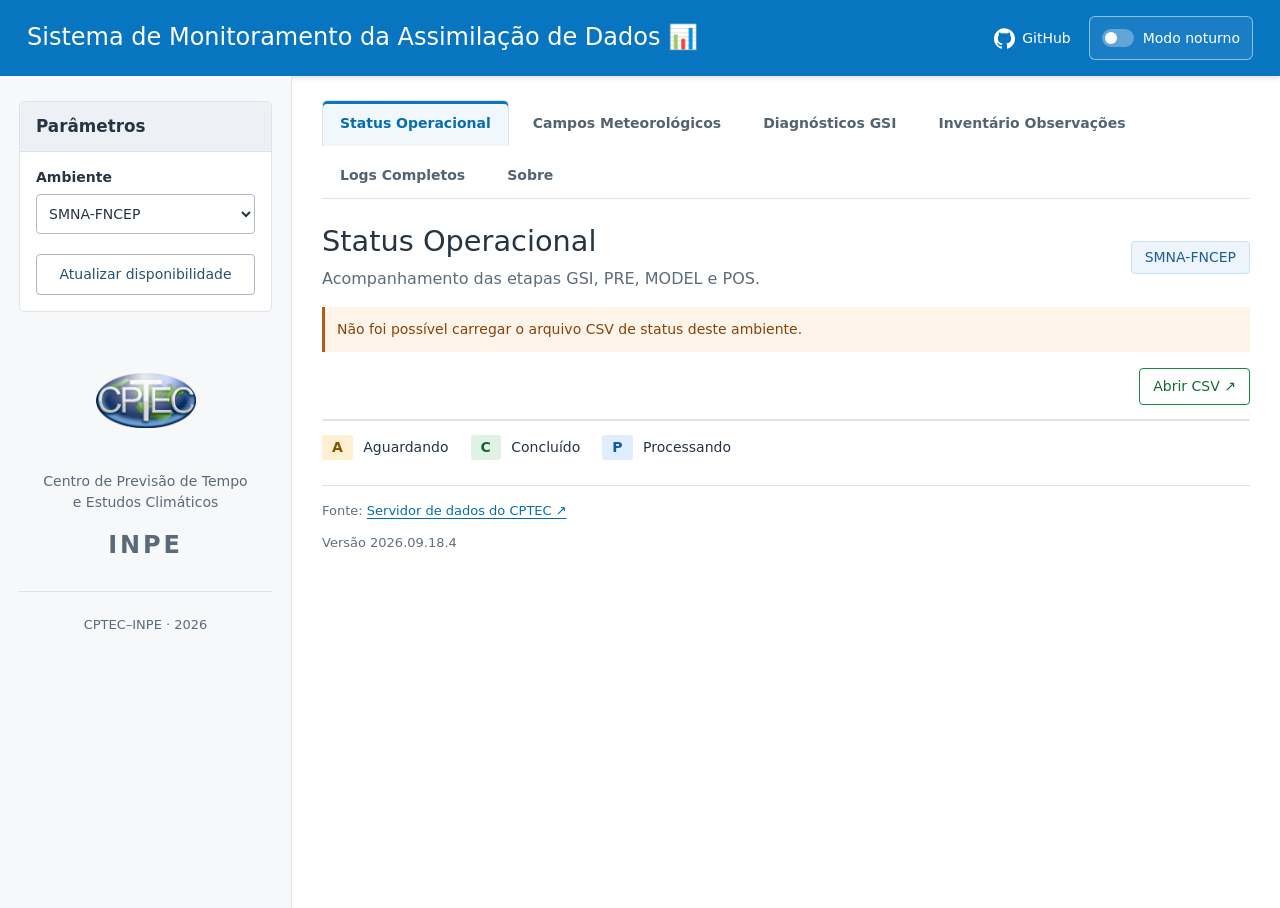
==== static/index.html @ 48ea01c8 "Bust cache for meteorological path update" ====
<!doctype html>
<html lang="pt-BR">
<head><meta charset="utf-8"><meta name="viewport" content="width=device-width,initial-scale=1"><title>Sistema de Monitoramento da Assimilação de Dados 📊</title><meta name="description" content="Monitoramento do SMNA: campos meteorológicos do SMNA e status operacional."><script src="theme.js?v=20260918-4"></script><link rel="stylesheet" href="styles.css?v=20260918-4"><script src="version.js?v=20260918-4" defer></script><script src="config.js?v=20260918-4" defer></script><script src="app.js?v=20260918-5" defer></script><script src="gsi.js?v=20260918-4" defer></script></head>
<body>
<header class="top"><span class="brand">Sistema de Monitoramento da Assimilação de Dados <span aria-hidden="true">📊</span></span><div class="header-tools"><a class="github-link" href="https://github.com/GAD-DIMNT-CPTEC/SMNAMonitorStatic" target="_blank" rel="noopener noreferrer" aria-label="Repositório no GitHub (abre em nova aba)"><svg viewBox="0 0 24 24" width="21" height="21" fill="currentColor" aria-hidden="true"><path d="M12 .3a12 12 0 0 0-3.8 23.4c.6.1.8-.3.8-.6v-2.2c-3.3.7-4-1.4-4-1.4-.5-1.4-1.3-1.8-1.3-1.8-1.1-.8.1-.8.1-.8 1.2.1 1.8 1.2 1.8 1.2 1.1 1.8 2.8 1.3 3.5 1 .1-.8.4-1.3.8-1.6-2.7-.3-5.5-1.3-5.5-5.9 0-1.3.5-2.4 1.2-3.2-.1-.3-.5-1.5.1-3.2 0 0 1-.3 3.3 1.2a11.5 11.5 0 0 1 6 0C17.3 4.9 18.3 5.2 18.3 5.2c.6 1.7.2 2.9.1 3.2.8.8 1.2 1.9 1.2 3.2 0 4.6-2.8 5.6-5.5 5.9.4.4.8 1.1.8 2.2v3.4c0 .3.2.7.8.6A12 12 0 0 0 12 .3Z"/></svg><span>GitHub</span></a><button id="theme-toggle" class="theme-toggle" type="button" role="switch" aria-checked="false"><span class="theme-track" aria-hidden="true"></span>Modo noturno</button></div></header>
<div class="layout">
<aside><section class="parameters"><h2>Parâmetros</h2><label for="environment">Ambiente</label><select id="environment"><option value="smna-fn">SMNA-FNCEP</option><option value="smna-fc">SMNA-FINPE</option></select><div id="map-controls" hidden><label for="date">Data de inicialização · UTC</label><select id="date" disabled><option>Carregando…</option></select><label for="variable">Variável</label><select id="variable" disabled><option>—</option></select><label for="level">Nível</label><select id="level" disabled><option>—</option></select><label for="forecast">Prazo de previsão</label><select id="forecast" disabled><option>—</option></select></div><div id="log-controls" hidden><label for="log-date">Ciclo · UTC</label><select id="log-date" disabled></select></div>
<div id="obs-controls" hidden><label for="obs-start">Data inicial</label><input id="obs-start" type="date"><label for="obs-end">Data final</label><input id="obs-end" type="date"><label for="obs-hour">Horário sinótico · UTC</label><select id="obs-hour"><option value="all">Todos</option><option value="0">00Z</option><option value="6">06Z</option><option value="12">12Z</option><option value="18">18Z</option><option value="0,12">00Z e 12Z</option><option value="6,18">06Z e 18Z</option></select><label for="obs-unit">Unidade</label><select id="obs-unit"><option>Bytes</option><option>KiB</option><option>MiB</option><option selected>GiB</option><option>TiB</option></select><fieldset><legend>Tipo de arquivo</legend><div id="obs-files"></div></fieldset><fieldset><legend>Tipo de observação</legend><div id="obs-types" class="check-list"></div></fieldset></div>
<div id="gsi-controls" hidden><div><label for="gsi-cycle">Ciclo da análise · UTC</label><select id="gsi-cycle"></select></div><div><label for="gsi-chart">Gráfico</label><select id="gsi-chart"><option value="all">Todos os gráficos</option><option value="cycle">Resumo do ciclo</option><option value="history">Histórico completo</option></select></div></div>
<button class="refresh" id="refresh">Atualizar disponibilidade</button></section><div class="identity"><img src="cptec.png" alt="CPTEC" width="100" height="100"><p>Centro de Previsão de Tempo<br>e Estudos Climáticos</p><strong>INPE</strong></div><footer>CPTEC–INPE · 2026</footer></aside>
<main><nav class="tabs" aria-label="Visualização"><button id="tab-status" aria-current="page">Status Operacional</button><button id="tab-maps">Campos Meteorológicos</button><button id="tab-gsi">Diagnósticos GSI</button><button id="tab-obs">Inventário Observações</button><button id="tab-logs">Logs Completos</button><button id="tab-about">Sobre</button></nav>
<section class="heading"><div><h1 id="title">Status Operacional</h1><p id="subtitle">Acompanhamento das etapas GSI, PRE, MODEL e POS.</p></div><span class="environment-label" id="env-label">SMNA-FNCEP</span></section>
<p id="notice" role="status" aria-live="polite">Consultando os arquivos disponíveis…</p>
<section id="maps" hidden><div class="map-grid" id="map-grid"></div><p class="footnote">Datas e prazos correspondem aos arquivos publicados no servidor. Clique na imagem para ampliá-la.</p></section>
<section id="status"><div class="table-bar"><p id="table-meta"></p><a id="csv-link" class="button" target="_blank" rel="noopener">Abrir CSV ↗</a></div><div class="table-wrap" tabindex="0" role="region" aria-label="Tabela de status operacional"><table id="status-table"></table></div><p class="legend"><span><b class="badge awaiting">A</b> Aguardando</span><span><b class="badge completed">C</b> Concluído</span><span><b class="badge processing">P</b> Processando</span></p></section>
<section id="logs" hidden><nav class="stage-tabs" aria-label="Etapa do log"><button data-stage="gsi" aria-pressed="true">GSI</button><button data-stage="pre" aria-pressed="false">PRE</button><button data-stage="model" aria-pressed="false">MODEL</button><button data-stage="pos" aria-pressed="false">POS</button></nav><div class="table-bar"><span id="log-meta"></span><a id="log-download" class="button" hidden>Baixar log</a></div><label for="log-file">Arquivo publicado</label><select id="log-file" disabled></select><pre id="log-content" tabindex="0" aria-label="Conteúdo integral do log"></pre></section>
<section id="obs" hidden><p class="footnote">Espaço ocupado pelos arquivos de observações; não representa a quantidade de observações assimiladas.</p><div class="table-bar"><strong id="obs-total"></strong><a id="obs-source" class="button" target="_blank" rel="noopener">Abrir CSV de origem ↗</a><button id="obs-download" class="button" disabled>Baixar CSV filtrado</button></div><p id="obs-meta" class="footnote"></p><div class="table-wrap" tabindex="0" role="region" aria-label="Inventário de observações"><table id="obs-table"></table></div><div class="pagination"><button id="obs-prev">Anterior</button><span id="obs-page" aria-live="polite"></span><button id="obs-next">Próxima</button></div><details><summary>Datas, unidades e registros repetidos</summary><p>Datas inválidas são reconstruídas com o dia do download e o horário sinótico, seguindo o dashboard original. A tabela identifica esses registros com “reconstruída”.</p><p>O coletor usa o tamanho em bytes, apesar do cabeçalho “KB” no CSV de origem. As conversões usam potências de 1024: KiB, MiB, GiB e TiB.</p><p>Registros repetidos da origem são preservados. O total é a soma dos registros filtrados, não uma medição do espaço único atualmente ocupado em disco.</p></details></section>
<section id="gsi" hidden>

<div class="table-bar"><p id="gsi-snapshot"></p><div class="gsi-downloads"><a id="gsi-summary-csv" class="button" href="data/smna-fncep/cycles.csv" download>Resumo CSV</a> <a id="gsi-fits-csv" class="button" href="data/smna-fncep/fits.csv" download>Ajustes CSV</a></div></div>

<div id="gsi-cards" class="gsi-cards"></div><p id="gsi-state" role="status"></p>
<section id="gsi-gallery" aria-label="Galeria de diagnósticos"></section><figure id="gsi-single" class="gsi-figure" hidden><button id="gsi-image-link" class="image-button" type="button" aria-label="Ampliar gráfico" disabled><img id="gsi-image" alt="" loading="lazy"></button><figcaption id="gsi-caption"></figcaption></figure>
<p class="footnote">As avaliações inicial e final podem usar amostras diferentes. A redução do RMS tabulado não é uma validação independente da análise. Lacunas no histórico não são interpoladas.</p>
<h2>Ajuste às observações</h2><div class="gsi-toolbar"><div><label for="gsi-use">Uso</label><select id="gsi-use"><option value="asm">Assimiladas · asm</option><option value="rej">Rejeitadas · rej</option><option value="mon">Monitoradas · mon</option></select></div><a id="gsi-json" class="button" download>Dados do ciclo · JSON gzip</a></div><div class="table-wrap" tabindex="0" aria-label="Ajuste inicial e final"><table id="gsi-fit"></table></div>
<p class="footnote">Totais agregados por variável. uv conta vetores nesta tabela; no campo num do log, conta componentes u/v. q: percentual da q-sat do guess; GPS: convenção nativa de diferença fracionária.</p>
<h2>Radiâncias por satélite</h2><div class="table-wrap" tabindex="0" aria-label="Radiâncias da última avaliação"><table id="gsi-rad"></table></div>
<details><summary>Radiâncias por canal · última avaliação</summary><p class="footnote">Erro com sinal negativo identifica canal monitorado. As contagens dos canais não equivalem a nassim.</p><div class="table-wrap" tabindex="0"><table id="gsi-channels"></table></div></details>
<details><summary>Umidade e massa</summary><p class="footnote">Q e RH descrevem o mesmo diagnóstico em grandezas diferentes; não somar suas contagens. NEG: valores negativos; SUPERSAT: supersaturação. RMS e massa mantêm as unidades nativas não confirmadas.</p><div class="table-wrap" tabindex="0"><table id="gsi-humidity"></table></div><div class="table-wrap" tabindex="0"><table id="gsi-mass"></table></div></details><details><summary>Qualidade da extração e cobertura</summary><p id="gsi-quality"></p><ul id="gsi-warnings"></ul><p>O marcador de término normal é uma evidência do log; sua ausência não prova falha. Trechos não interpretados permanecem contabilizados por arquivo no JSON. Arquivos binários diag_* e análises do modelo não fazem parte desta extração.</p><p>Esta aba usa uma fotografia dos resultados do ambiente selecionado. Atualizar a página não executa o GSI nem relê o disco operacional: os arquivos precisam ser regenerados pelo parser e publicados.</p></details>
</section>
<section id="about" class="about-copy" hidden><h2>Sobre o SMNA</h2><p>O Sistema de Modelagem Numérica e Assimilação de Dados (SMNA) é o sistema global de assimilação de dados do CPTEC/INPE. Combina o Brazilian Atmospheric Model (BAM) e o Gridpoint Statistical Interpolation (GSI).</p><p>O Sistema de Monitoramento da Assimilação de Dados reúne informações para acompanhar os campos meteorológicos, as etapas de execução e o armazenamento dos arquivos de observações.</p><h2>Projeto e documentação</h2><ul><li><a href="https://github.com/GAD-DIMNT-CPTEC/SMNAMonitoringApp" target="_blank" rel="noopener">Repositório do SMNA Monitoring App ↗</a></li><li><a href="https://gad-dimnt-cptec.github.io/SMNAMonitoringApp" target="_blank" rel="noopener">Documentação do projeto ↗</a></li></ul><h2>Como os diagnósticos são produzidos</h2>
<p>O navegador apresenta tabelas e figuras pré-calculadas. A rotina Python lê os arquivos de texto por ciclo de análise (AAAAMMDDHH, em UTC), exporta os dados e gera as imagens. A atualização pelo cron disponibiliza uma nova fotografia dos resultados; abrir a página não executa o GSI.</p>
<details open><summary>Arquivos de entrada e informações extraídas</summary>
<div class="table-wrap"><table class="parser-doc"><thead><tr><th>Entrada</th><th>Informações e tratamento</th></tr></thead><tbody>
<tr><td><code>gsi*.log</code> (<code>stdout</code>)</td><td>Data da análise, marcador de término, tempo de execução, memória, tabela de contribuições J, estatísticas dos campos, configuração e mensagens. A sequência de minimização do <code>stdout</code> é usada quando <code>fort.220</code> está ausente.</td></tr>
<tr><td><code>fort.220</code></td><td>Fonte preferencial da minimização: iterações internas e externas, custo, gradiente, passo, termos de custo, massa e umidade. Evita contar novamente a sequência repetida no <code>stdout</code>.</td></tr>
<tr><td><code>fort.201</code>, <code>fort.202</code>, <code>fort.203</code>, <code>fort.212</code> e <code>fort.213</code></td><td>Diagnósticos convencionais de pressão, vento, temperatura, GPS e temperatura da superfície do mar. Extração por variável, tipo, uso, avaliação e faixa vertical, conforme os registros presentes.</td></tr>
<tr><td><code>fort.206</code> e <code>fort.207</code></td><td>Configuração e diagnósticos de ozônio e radiâncias, incluindo sensores, canais, contagens, rejeição, viés, RMS e penalidade, quando disponíveis.</td></tr>
<tr><td>Demais <code>fort.*</code></td><td>O parser procura os padrões convencionais reconhecidos. A referência de cobertura inclui <code>fort.210</code>, <code>fort.218</code>, <code>fort.219</code>, <code>fort.221</code>, <code>fort.226</code>, <code>fort.228</code>, <code>fort.230</code>, <code>fort.232</code>, <code>fort.234</code>, <code>fort.235</code> e <code>fort.236</code>; não se atribui uma variável apenas pelo número do arquivo.</td></tr>
<tr><td><code>diag_*</code> binários e análises do modelo</td><td>Não são lidos por esta extração de logs.</td></tr>
</tbody></table></div></details>
<details><summary>Identificação dos ciclos, reexecuções e valores ausentes</summary>
<ul><li>A data é conferida entre o diretório, o nome do <code>stdout</code> e a data declarada no log. Datas incompatíveis ou ambíguas produzem erro.</li>
<li>Quando há vários <code>stdout</code> no mesmo ciclo, o exportador operacional exige uma associação única: sequência idêntica à de <code>fort.220</code> e modificação do <code>stdout</code> entre zero e 600 segundos depois dele. Os nomes selecionados e excluídos são registrados.</li>
<li>Notação numérica Fortran com <code>E/D</code> e expoentes reconhecidos é convertida para número. Asteriscos de overflow, <code>NaN</code> e infinitos tornam-se valores ausentes (<code>null</code>), não zero.</li>
<li>Os arquivos são conferidos antes e depois da leitura. Se tamanho ou horário de modificação mudar, o ciclo recebe erro e precisa ser lido novamente.</li>
<li>O marcador <code>PROGRAM GSI_ANL HAS ENDED.</code> é uma evidência de término, não uma garantia de qualidade científica. O parser atual não o exige para exportar: a rotina operacional deve controlar ciclos ainda em execução.</li></ul></details>
<details><summary>O que os gráficos e tabelas representam</summary>
<ul><li><strong>Minimização:</strong> ciclos externos em sequência no eixo acumulado; custo J, norma do gradiente, termos de custo e passo. O gradiente usa escala logarítmica quando há valores positivos.</li>
<li><strong>Ajuste e perfis:</strong> RMS e viés da primeira e da última avaliação disponível. As amostras podem mudar; redução de RMS não equivale a validação independente.</li>
<li><strong>Uso:</strong> <code>asm</code> indica assimiladas, <code>rej</code> rejeitadas e <code>mon</code> monitoradas. O gráfico de uso expressa percentuais das contagens tabuladas na última avaliação.</li>
<li><strong>Contagens:</strong> a tabela de ajuste de <code>uv</code> usa vetores; o campo <code>num</code> do log conta componentes <code>u/v</code>. Essas grandezas não devem ser comparadas como contagens equivalentes.</li>
<li><strong>Radiâncias:</strong> <code>nread</code>, <code>nkeep</code>, <code>nassim</code> e penalidade por plataforma; diagnósticos de viés e RMS por canal. As contagens dos canais não equivalem a <code>nassim</code>; erro com sinal negativo identifica canal monitorado.</li>
<li><strong>Massa e umidade:</strong> <code>mean_ps</code>, <code>mean_pw</code> e <code>pdryini</code> preservam unidades nativas. <code>NEG</code> e <code>SUPERSAT</code> identificam valores negativos e supersaturação. <code>Q</code> e <code>RH</code> descrevem o mesmo diagnóstico em grandezas diferentes; não somar suas contagens.</li>
<li><strong>Contribuições de J:</strong> termos nomeados da tabela inicial impressa no stdout. Só aparecem quando essa tabela existe.</li>
<li><strong>Histórico:</strong> duração, custo final, radiâncias e redução de J por ciclo. Lacunas não são interpoladas. Ciclos de custo zero recebem aviso; figuras sem dados correspondentes podem estar ausentes.</li></ul>
<p>Unidades do ajuste: pressão em <code>mb</code>, temperatura em <code>K</code>, vento em <code>m/s</code> e <code>SST</code> em <code>°C</code>. Umidade <code>q</code> mantém a convenção percentual de <code>q-sat</code> do <code>guess</code>; <code>GPS</code> mantém a convenção nativa de diferença fracionária. O resumo usa RMS relativo ao inicial; a galeria de ajuste usa RMS na unidade nativa.</p></details>
<details><summary>Scripts, arquivos publicados e cache</summary>
<ol><li><code>gsi_parser.py</code>: interpreta os textos e mantém a origem por arquivo e linha, inventário com SHA-256, avisos e registros não interpretados.</li>
<li><code>operational.py</code>: organiza os ciclos e exporta <code>index.json</code>, <code>cycles/*.json.gz</code>, <code>cycles.csv</code> e <code>fits.csv</code>. A auditoria fica separada da área pública. O JSON compacto contém um subconjunto dos diagnósticos e contagens dos trechos não interpretados.</li>
<li><code>plot_operational.py</code> e <code>plot_diagnostics.py</code>: geram o histórico, os resumos PNG, as figuras WebP e os manifestos <code>figures.json</code>.</li>
<li><code>prepare_local.py</code>: empacota os dados e manifestos existentes em <code>local/*.js</code> para abertura direta por file://. Não interpreta logs nem gera figuras.</li></ol>
<p>O cache do exportador compara nome, tamanho e modificação dos arquivos, além das versões do parser/exportador. <code>SHA-256</code> do conteúdo também é registrado no inventário, mas não é o critério de invalidação desse cache. O cache das figuras usa horários dos dados, scripts e produtos. Uma alteração nesses horários pode provocar nova geração.</p>
<p>O exportador continua os demais ciclos quando encontra um erro e retorna código 2 se algum ciclo falhar. A rotina de publicação deve avaliar esse resultado. Arquivos de referência ausentes, índices repetidos, divergência entre custo e soma dos termos e estatísticas fora dos intervalos impressos são registrados para conferência, sem correção silenciosa dos valores.</p></details>
<details><summary>Outras fontes da dashboard e ambientes</summary>
<p>Campos Meteorológicos consulta somente as imagens prontas do SMNA no <code>SMNA-FNCEP</code>. Status e Logs Completos consultam os arquivos <code>CSV</code> e textos publicados por ambiente. Ações <code>CHECK LOGS</code> são convertidas em links, sem executar o HTML presente no <code>CSV</code>.</p>
<p>Inventário Observações lê o arquivo <code>CSV</code>: o tamanho original é tratado como <code>bytes</code>, com conversões em potências de 1024. Datas inválidas podem ser reconstruídas pelo dia de download e horário sinótico e são identificadas; duplicatas são preservadas, portanto a soma não mede espaço único em disco.</p>
<p>A página única seleciona os produtos independentes de <code>SMNA-FNCEP</code> e <code>SMNA-FINPE</code>. A troca de ambiente atualiza índice, ciclos, figuras e downloads sem navegar para outra página. Campos Meteorológicos mantém somente <code>SMNA-FNCEP</code>.</p></details>
<details><summary>Estrutura unificada e atualização operacional</summary><p>Há uma única interface e uma única cópia dos scripts. Os produtos ficam separados em <code>data/smna-fncep/</code> e <code>data/smna-finpe/</code>. O exportador recebe <code>--environment SMNA-FNCEP</code> ou <code>--environment SMNA-FINPE</code>; o gerador de figuras lê esse nome do índice. Use entradas e caches de auditoria separados.</p><p>A abertura direta usa dados locais identificados por ambiente, evitando misturar ciclos de mesmo horário. Arquivos históricos de imagens foram preservados: títulos gravados dentro dessas imagens podem manter o nome anterior. Os novos gráficos usam o nome atualizado; legendas e títulos da interface já usam os nomes atuais.</p></details><h2>Instituição</h2><p>Centro de Previsão de Tempo e Estudos Climáticos (CPTEC), Instituto Nacional de Pesquisas Espaciais (INPE), Brasil.</p></section>
<p class="source">Fonte: <a href="https://dataserver.cptec.inpe.br/dataserver_dimnt/das/carlos.bastarz/sandbox/SMNAMonitoringApp/cron_scripts/" target="_blank" rel="noopener">Servidor de dados do CPTEC ↗</a></p><noscript>Ative o JavaScript para selecionar os mapas e consultar as tabelas. Os arquivos também estão disponíveis no link do servidor de dados.</noscript>
<p id="site-version" class="footnote" aria-label="Versão da página">Versão 2026.09.18.4</p>
</main></div>
<dialog id="viewer"><div class="viewer-bar"><strong id="viewer-title"></strong><button id="close-viewer" aria-label="Fechar imagem ampliada">Fechar ×</button></div><img id="large-image" alt=""><a id="original-link" target="_blank" rel="noopener">Abrir imagem original ↗</a></dialog>
</body></html>
---- static/styles.css ----
:root{font:16px/1.5 system-ui,-apple-system,BlinkMacSystemFont,"Segoe UI",sans-serif;color:#263444;background:#fff;color-scheme:light;--blue:#0875c1;--line:#dde3e9}*{box-sizing:border-box}body{margin:0}button,select{font:inherit}button,a,select{-webkit-tap-highlight-color:transparent}button{cursor:pointer}a{color:#086daf;text-underline-offset:3px}button:focus-visible,a:focus-visible,select:focus-visible,.table-wrap:focus-visible{outline:3px solid #d48113;outline-offset:3px}.top{min-height:68px;background:var(--blue);color:white;padding:16px 27px;display:flex;align-items:center;justify-content:space-between;gap:20px;box-shadow:0 2px 5px #0002}.brand{font-size:1.5rem;font-weight:500}.institution{font-size:.875rem;letter-spacing:.08em}.layout{display:grid;grid-template-columns:292px minmax(0,1fr);min-height:calc(100vh - 68px)}aside{padding:25px 19px;background:#f7f8fa;border-right:1px solid var(--line)}.parameters{border:1px solid var(--line);border-radius:5px;padding:16px;background:white}.parameters h2{font-size:1.05rem;margin:-16px -16px 15px;padding:12px 16px;background:#edf1f5;border-bottom:1px solid var(--line);font-weight:600}label{display:block;font-size:.875rem;font-weight:600;margin:15px 0 6px}select{width:100%;border:1px solid #aebbc7;border-radius:4px;background:#fff;padding:8px;font-size:.875rem;color:inherit;min-height:40px}select:disabled{background:#f0f3f6}.refresh{margin-top:20px;width:100%;font-size:.875rem;background:white;border:1px solid #a9b9c6;color:#245271;border-radius:4px;padding:9px}.refresh:hover{background:#eef6fc}.identity{text-align:center;margin:38px 0 28px;color:#5a6a7a}.identity img{object-fit:contain}.identity p{font-size:.875rem}.identity strong{font-size:1.5rem;letter-spacing:.12em}footer{text-align:center;font-size:.8125rem;color:#5a6a7a;line-height:2;border-top:1px solid var(--line);padding-top:20px}main{padding:24px 30px;min-width:0}.tabs{display:flex;gap:6px;border-bottom:1px solid var(--line)}.tabs button{padding:12px 17px;border:1px solid transparent;border-bottom:0;background:transparent;color:#536372;font-size:.875rem;font-weight:600;border-radius:5px 5px 0 0}.tabs button[aria-current]{color:#086daf;background:#f0f7fd;border-color:var(--line);box-shadow:inset 0 3px var(--blue)}.heading{display:flex;align-items:center;justify-content:space-between;gap:16px;margin:25px 0 10px}h1{font-size:1.8rem;font-weight:500;line-height:1.2;margin:0 0 8px}.heading p{margin:0;color:#5d6c7b}.environment-label{background:#edf4fb;border:1px solid #ccdff0;border-radius:4px;color:#1c5f91;padding:5px 13px;font-size:.875rem}#notice,#gsi-state.error{font-size:.875rem;color:#576979;min-height:24px;margin:16px 0}#notice.error,#gsi-state.error{padding:12px;border-left:3px solid #bb5917;background:#fff4e9;color:#86430b}.map-grid{display:grid;grid-template-columns:repeat(2,minmax(0,1fr));gap:18px}.map-card{border:1px solid var(--line);border-radius:5px;overflow:hidden;background:white}.map-card h2{font-size:1rem;margin:0;padding:11px 16px;border-bottom:1px solid var(--line);font-weight:600}.map-frame{aspect-ratio:1.32;display:flex;align-items:center;justify-content:center;background:#fcfdfe;position:relative}.map-frame img{display:block;width:100%;height:auto;max-height:100%;object-fit:contain}.image-button{border:0;padding:0;background:none;width:100%;height:100%;display:flex;align-items:center;justify-content:center;cursor:zoom-in}.image-message{padding:24px;color:#6a7784;text-align:center;font-size:.875rem}.map-card .card-bottom{padding:10px 16px;border-top:1px solid var(--line);font-size:.875rem;display:flex;justify-content:space-between;gap:8px;color:#657383}.footnote,.source{font-size:.8125rem;color:#607080}.source{border-top:1px solid var(--line);margin-top:25px;padding-top:15px}.table-bar{display:flex;justify-content:space-between;align-items:center;gap:15px;margin-bottom:14px;font-size:.875rem}.button{padding:7px 13px;border:1px solid #188647;border-radius:4px;color:#146a38;text-decoration:none;white-space:nowrap}.table-wrap{overflow:auto;border:1px solid var(--line);border-radius:4px;max-height:65vh}table{border-collapse:collapse;width:100%;font-size:.875rem;text-align:center}th,td{padding:11px 13px;border-bottom:1px solid var(--line);white-space:nowrap}th{background:#edf2f7;position:sticky;top:0;z-index:1;color:#3a4b5c;font-weight:600}tr:nth-child(even){background:#f8fafc}tr:hover{background:#edf6ff}.badge{display:inline-block;padding:2px 10px;border-radius:3px}.awaiting{background:#fff0d2;color:#805300}.completed{background:#e0f2e6;color:#176336}.processing{background:#dfedff;color:#1559a3}.legend{display:flex;gap:22px;flex-wrap:wrap;font-size:.875rem}.legend b{margin-right:6px}dialog{width:min(1400px,96vw);max-height:95vh;border:1px solid #aebbc7;border-radius:6px;padding:16px}dialog::backdrop{background:#152b45b8}dialog img{width:100%;display:block}.viewer-bar{display:flex;justify-content:space-between;align-items:center;gap:16px;margin-bottom:12px}#close-viewer{border:1px solid var(--line);padding:7px 12px;background:#f3f6f9;border-radius:4px}dialog>a{display:inline-block;margin-top:12px;font-size:.875rem}[hidden]{display:none!important}@media(min-width:1650px){main{padding:24px 40px}.map-frame{aspect-ratio:1.4}}@media(max-width:1050px){.layout{grid-template-columns:246px minmax(0,1fr)}aside{padding:20px 12px}main{padding:20px}.map-grid{grid-template-columns:1fr}.map-frame{aspect-ratio:auto;min-height:250px}}@media(max-width:650px){.top{padding:15px 18px;min-height:60px}.brand{font-size:1.15rem}.institution{display:none}.layout{display:block}aside{border-right:0;border-bottom:1px solid var(--line);padding:15px}.parameters{padding:12px}.parameters h2{margin:-12px -12px 8px;padding:9px 12px}#map-controls{display:grid;grid-template-columns:1fr 1fr;gap:6px 12px}#map-controls label{grid-row:auto;margin-bottom:0}#map-controls label:nth-of-type(1){grid-area:1/1}#date{grid-area:2/1}#map-controls label:nth-of-type(2){grid-area:1/2}#variable{grid-area:2/2}#map-controls label:nth-of-type(3){grid-area:3/1}#level{grid-area:4/1}#map-controls label:nth-of-type(4){grid-area:3/2}#forecast{grid-area:4/2}.refresh{margin-top:14px}.identity,footer{display:none}main{padding:15px}.tabs button{padding:11px 9px}.heading{margin-top:20px}h1{font-size:1.45rem}.heading p{font-size:.875rem}.table-bar{align-items:flex-start;flex-direction:column}}
.tabs{flex-wrap:wrap}.stage-tabs{display:flex;gap:8px;margin:18px 0}.stage-tabs button,.pagination button{border:1px solid #aebbc7;border-radius:4px;padding:8px 14px;background:#fff;color:#245271}.stage-tabs button[aria-pressed=true]{background:#0875c1;color:white;border-color:#0875c1}.pagination{display:flex;gap:15px;align-items:center;justify-content:flex-end;margin:15px 0;font-size:.875rem}button:disabled{cursor:default;opacity:.5}#log-content{height:55vh;min-height:280px;overflow:auto;white-space:pre;background:#f5f7f9;border:1px solid var(--line);padding:16px;font: .875rem/1.5 ui-monospace,monospace;color:#25394d}#log-file{max-width:600px}#log-meta{overflow-wrap:anywhere}#obs-download{background:white;font:inherit;cursor:pointer}.parameters input[type=date]{width:100%;min-height:40px;border:1px solid #aebbc7;border-radius:4px;padding:6px;font:inherit;font-size:.875rem}fieldset{border:1px solid var(--line);margin:16px 0 0;padding:8px}legend{font-size:.875rem;font-weight:600}.check-list{max-height:210px;overflow:auto}fieldset label{font-weight:400;margin:4px 0;display:flex;align-items:center;gap:8px}fieldset input{width:16px;height:16px;flex-shrink:0}.about-copy{max-width:800px}.about-copy h2{font-size:1.25rem;margin-top:28px}.about-copy li{margin-bottom:12px}details{font-size:.875rem;margin:20px 0;color:#536372}summary{cursor:pointer;color:#245271}@media(max-width:650px){.pagination{flex-wrap:wrap;justify-content:center}.stage-tabs{flex-wrap:wrap}.tabs button{font-size:.8125rem}.table-bar .button{white-space:normal}}
.gsi-toolbar{display:flex;gap:20px;align-items:flex-end;margin:16px 0;flex-wrap:wrap}.gsi-toolbar>div{min-width:220px;flex:1}.gsi-toolbar label{margin-top:0}.gsi-cards{display:grid;grid-template-columns:repeat(4,minmax(0,1fr));gap:12px;margin:22px 0}.gsi-cards>div{border:1px solid var(--line);border-top:3px solid var(--blue);border-radius:4px;padding:16px}.gsi-cards span{display:block;font-size:.875rem;color:#536372}.gsi-cards strong{display:block;font-size:1.4rem;font-weight:500;margin-top:6px}.gsi-figure{margin:20px 0;border:1px solid var(--line);border-radius:4px;padding:10px}.gsi-figure img{width:100%;height:auto;display:block}.gsi-figure figcaption{font-size:.875rem;color:#536372;padding:8px}.gsi-downloads{display:flex;gap:8px;flex-wrap:wrap}#gsi h2{font-size:1.2rem;margin-top:28px}#gsi details{margin:20px 0}#gsi summary{cursor:pointer}#gsi-warnings{overflow-wrap:anywhere} @media(max-width:1000px){.gsi-cards{grid-template-columns:repeat(2,minmax(0,1fr))}}@media(max-width:450px){.gsi-cards{grid-template-columns:1fr}.gsi-toolbar>div{min-width:0;width:100%}}

.gsi-alert{padding:12px;border-left:3px solid #b96816;background:#fff4e5;color:#834b12}

.brand{min-width:0;overflow-wrap:break-word;line-height:1.3}.institution{flex-shrink:0}

#gsi-gallery h3{font-size:1.05rem;margin:8px 8px 16px}#gsi-gallery .image-button{height:auto}#gsi-gallery .gsi-figure{margin:20px 0 30px}

.map-grid{grid-template-columns:minmax(0,1fr)}
.parser-doc{text-align:left}.parser-doc td,.parser-doc th{white-space:normal;vertical-align:top}.parser-doc td:first-child{min-width:150px}.about-copy code{overflow-wrap:anywhere;background:#eef3f7;border:1px solid #d8e1e8;border-radius:4px;padding:.08rem .28rem;font-family:ui-monospace,SFMono-Regular,Consolas,"Liberation Mono",monospace;font-size:.9em;color:#243b53}.about-copy details{font-size:1rem}.about-copy summary{font-weight:600}

/* Theme switch remains visible on small screens and supports keyboard activation. */
.header-tools{display:flex;align-items:center;gap:18px;flex-shrink:0}
.theme-toggle{display:inline-flex;align-items:center;gap:9px;min-height:44px;padding:8px 12px;border:1px solid #ffffff80;border-radius:6px;background:#ffffff12;color:#fff;font-size:.875rem;white-space:nowrap}
.theme-toggle:hover{background:#ffffff25}
.theme-track{width:32px;height:18px;background:#ffffff50;border-radius:12px;position:relative;display:inline-block}
.theme-track::after{content:'';position:absolute;top:3px;left:3px;width:12px;height:12px;background:#fff;border-radius:50%}
.theme-toggle[aria-checked=true] .theme-track{background:#79c9ff}
.theme-toggle[aria-checked=true] .theme-track::after{left:17px;background:#102637}
:root[data-theme=dark]{color-scheme:dark;color:#e0e8f0;background:#111820;--line:#394959;--blue:#61b8f5}
[data-theme=dark] .top{background:#174b72}
[data-theme=dark] aside{background:#17212c}
[data-theme=dark] .parameters,[data-theme=dark] .map-card,[data-theme=dark] dialog{background:#1c2835;color:#e0e8f0}
[data-theme=dark] .parameters h2,[data-theme=dark] th{background:#253546;color:#e0e8f0}
[data-theme=dark] select,[data-theme=dark] .parameters input[type=date],[data-theme=dark] .refresh,[data-theme=dark] .stage-tabs button,[data-theme=dark] .pagination button,[data-theme=dark] #close-viewer{background:#202e3c;color:#e0e8f0;border-color:#64788c}
[data-theme=dark] select:disabled{background:#1a2531}
[data-theme=dark] .refresh:hover,[data-theme=dark] tr:hover{background:#293f53}
[data-theme=dark] a,[data-theme=dark] summary{color:#87caff}
[data-theme=dark] .identity,[data-theme=dark] footer,[data-theme=dark] .heading p,[data-theme=dark] .footnote,[data-theme=dark] .source,[data-theme=dark] details,[data-theme=dark] .tabs button,[data-theme=dark] .gsi-cards span,[data-theme=dark] .gsi-figure figcaption,[data-theme=dark] .image-message,[data-theme=dark] .map-card .card-bottom,[data-theme=dark] #notice{color:#b4c4d4}
[data-theme=dark] .about-copy code{background:#253546;border-color:#466887;color:#d7ecff}
[data-theme=dark] .tabs button[aria-current],[data-theme=dark] .environment-label{background:#213d55;color:#a6d8ff;border-color:#466887}
[data-theme=dark] .stage-tabs button[aria-pressed=true]{background:#235b86;color:#fff;border-color:#6cb8ec}
[data-theme=dark] .map-frame,[data-theme=dark] #log-content{background:#131e29;color:#e0e8f0}
[data-theme=dark] tr:nth-child(even){background:#1b2936}
[data-theme=dark] tr:hover{background:#293f53}
[data-theme=dark] .button,[data-theme=dark] #obs-download{background:#1a302a;color:#99e0b3;border-color:#62a87d}
[data-theme=dark] .awaiting{background:#493918;color:#ffe0a1}
[data-theme=dark] .completed{background:#204231;color:#acf0c2}
[data-theme=dark] .processing{background:#243e5c;color:#b4d9ff}
[data-theme=dark] #notice.error,[data-theme=dark] #gsi-state.error,[data-theme=dark] .gsi-alert{background:#3c2c20;color:#ffd4a3;border-left-color:#efa353}
[data-theme=dark] dialog::backdrop{background:#000b}
/* Scientific plots and institutional artwork are never inverted or recolored. */
@media(max-width:850px){.top{flex-wrap:wrap}.header-tools{gap:12px}.theme-toggle{font-size:.8125rem}}

/* Repository link next to the reading-mode switch. */
.header-tools .github-link{display:inline-flex;align-items:center;gap:7px;min-height:44px;color:#fff;text-decoration:none;font-size:.875rem;white-space:nowrap;border-radius:4px}
.header-tools .github-link:hover{text-decoration:underline;text-underline-offset:4px}
.github-link svg{flex-shrink:0}
@media(max-width:1000px){.top{flex-wrap:wrap}}
@media(max-width:650px){.header-tools{gap:12px;flex-wrap:wrap}.header-tools .github-link{font-size:.8125rem}}
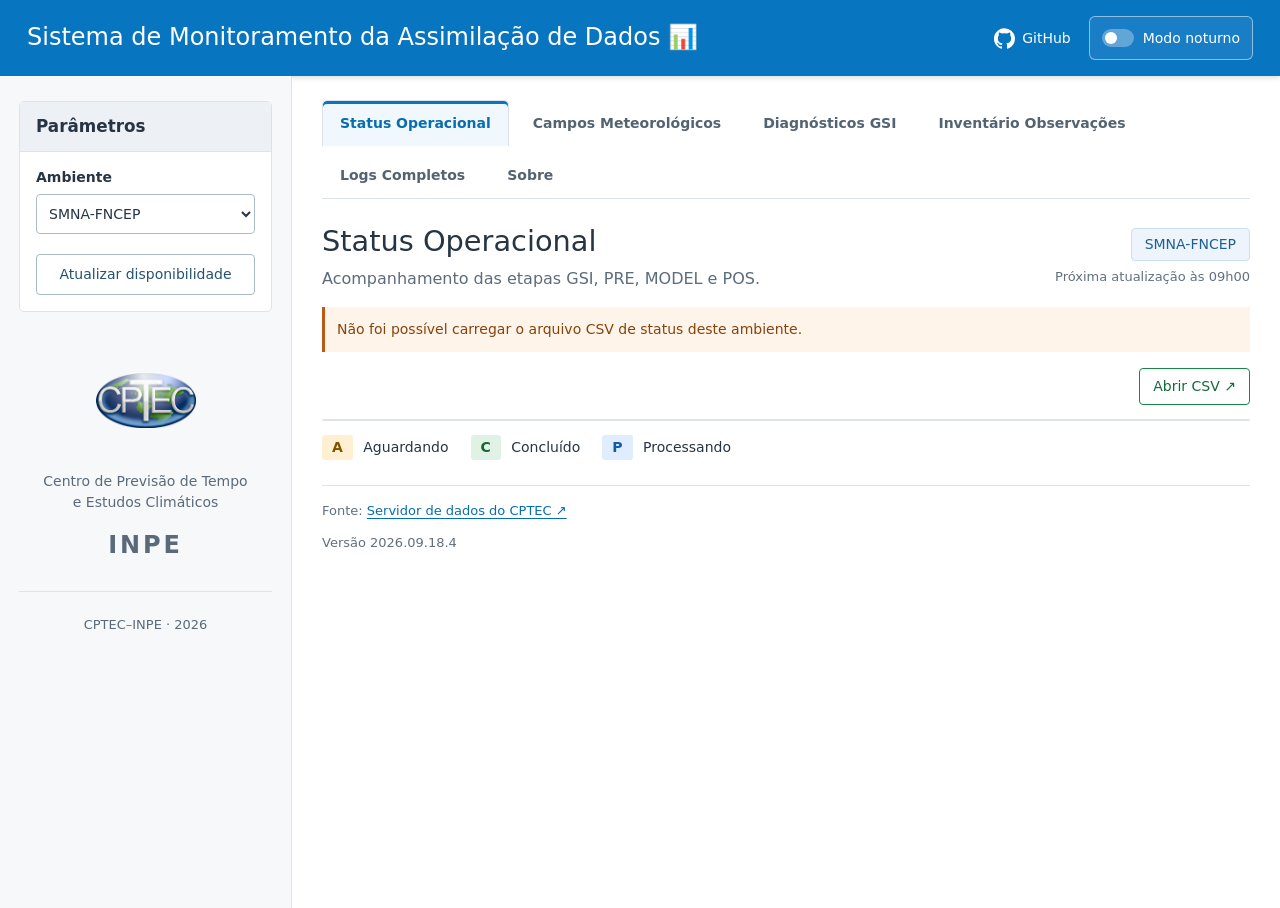
==== commit 28c9e30e: "Adiciona indicador de próxima atualização" ====
--- a/static/index.html
+++ b/static/index.html
@@ -9,7 +9,7 @@
 <div id="gsi-controls" hidden><div><label for="gsi-cycle">Ciclo da análise · UTC</label><select id="gsi-cycle"></select></div><div><label for="gsi-chart">Gráfico</label><select id="gsi-chart"><option value="all">Todos os gráficos</option><option value="cycle">Resumo do ciclo</option><option value="history">Histórico completo</option></select></div></div>
 <button class="refresh" id="refresh">Atualizar disponibilidade</button></section><div class="identity"><img src="cptec.png" alt="CPTEC" width="100" height="100"><p>Centro de Previsão de Tempo<br>e Estudos Climáticos</p><strong>INPE</strong></div><footer>CPTEC–INPE · 2026</footer></aside>
 <main><nav class="tabs" aria-label="Visualização"><button id="tab-status" aria-current="page">Status Operacional</button><button id="tab-maps">Campos Meteorológicos</button><button id="tab-gsi">Diagnósticos GSI</button><button id="tab-obs">Inventário Observações</button><button id="tab-logs">Logs Completos</button><button id="tab-about">Sobre</button></nav>
-<section class="heading"><div><h1 id="title">Status Operacional</h1><p id="subtitle">Acompanhamento das etapas GSI, PRE, MODEL e POS.</p></div><span class="environment-label" id="env-label">SMNA-FNCEP</span></section>
+<section class="heading"><div><h1 id="title">Status Operacional</h1><p id="subtitle">Acompanhamento das etapas GSI, PRE, MODEL e POS.</p></div><div class="heading-meta"><span class="environment-label" id="env-label">SMNA-FNCEP</span><p id="next-update" aria-live="polite"></p></div></section>
 <p id="notice" role="status" aria-live="polite">Consultando os arquivos disponíveis…</p>
 <section id="maps" hidden><div class="map-grid" id="map-grid"></div><p class="footnote">Datas e prazos correspondem aos arquivos publicados no servidor. Clique na imagem para ampliá-la.</p></section>
 <section id="status"><div class="table-bar"><p id="table-meta"></p><a id="csv-link" class="button" target="_blank" rel="noopener">Abrir CSV ↗</a></div><div class="table-wrap" tabindex="0" role="region" aria-label="Tabela de status operacional"><table id="status-table"></table></div><p class="legend"><span><b class="badge awaiting">A</b> Aguardando</span><span><b class="badge completed">C</b> Concluído</span><span><b class="badge processing">P</b> Processando</span></p></section>
--- a/static/styles.css
+++ b/static/styles.css
@@ -7,8 +7,13 @@
 .brand{min-width:0;overflow-wrap:break-word;line-height:1.3}.institution{flex-shrink:0}
 
 #gsi-gallery h3{font-size:1.05rem;margin:8px 8px 16px}#gsi-gallery .image-button{height:auto}#gsi-gallery .gsi-figure{margin:20px 0 30px}
+/* Ajusta o painel à altura natural do mapa, sem espaço vertical excedente. */
+#maps .map-frame{aspect-ratio:auto;min-height:0}
+#maps .image-button{height:auto}
+#maps .image-message{min-height:180px;display:flex;align-items:center;justify-content:center}
 
 .map-grid{grid-template-columns:minmax(0,1fr)}
+.heading-meta{display:flex;align-items:flex-end;flex-direction:column;gap:6px}#next-update{margin:0;font-size:.8125rem;color:#607080;white-space:nowrap}@media(max-width:650px){.heading-meta{align-items:flex-start}.heading{align-items:flex-start;flex-direction:column}}
 .parser-doc{text-align:left}.parser-doc td,.parser-doc th{white-space:normal;vertical-align:top}.parser-doc td:first-child{min-width:150px}.about-copy code{overflow-wrap:anywhere;background:#eef3f7;border:1px solid #d8e1e8;border-radius:4px;padding:.08rem .28rem;font-family:ui-monospace,SFMono-Regular,Consolas,"Liberation Mono",monospace;font-size:.9em;color:#243b53}.about-copy details{font-size:1rem}.about-copy summary{font-weight:600}
 
 /* Theme switch remains visible on small screens and supports keyboard activation. */
@@ -29,6 +34,7 @@
 [data-theme=dark] .refresh:hover,[data-theme=dark] tr:hover{background:#293f53}
 [data-theme=dark] a,[data-theme=dark] summary{color:#87caff}
 [data-theme=dark] .identity,[data-theme=dark] footer,[data-theme=dark] .heading p,[data-theme=dark] .footnote,[data-theme=dark] .source,[data-theme=dark] details,[data-theme=dark] .tabs button,[data-theme=dark] .gsi-cards span,[data-theme=dark] .gsi-figure figcaption,[data-theme=dark] .image-message,[data-theme=dark] .map-card .card-bottom,[data-theme=dark] #notice{color:#b4c4d4}
+[data-theme=dark] #next-update{color:#b4c4d4}
 [data-theme=dark] .about-copy code{background:#253546;border-color:#466887;color:#d7ecff}
 [data-theme=dark] .tabs button[aria-current],[data-theme=dark] .environment-label{background:#213d55;color:#a6d8ff;border-color:#466887}
 [data-theme=dark] .stage-tabs button[aria-pressed=true]{background:#235b86;color:#fff;border-color:#6cb8ec}
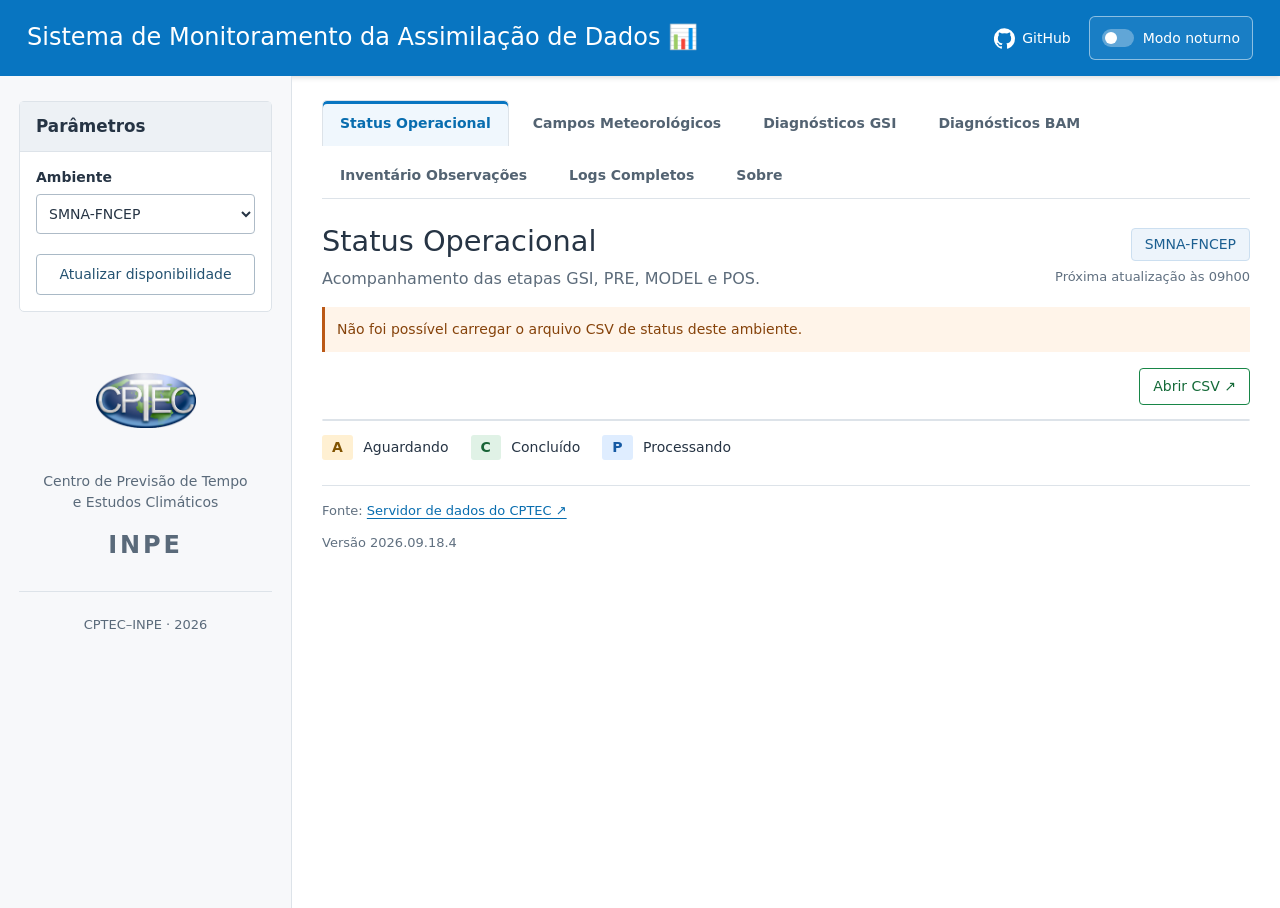
==== commit a9904f7e: "Adiciona diagnósticos BAM operacionais e ajusta apresentação GSI" ====
--- a/static/index.html
+++ b/static/index.html
@@ -1,20 +1,22 @@
 <!doctype html>
 <html lang="pt-BR">
-<head><meta charset="utf-8"><meta name="viewport" content="width=device-width,initial-scale=1"><title>Sistema de Monitoramento da Assimilação de Dados 📊</title><meta name="description" content="Monitoramento do SMNA: campos meteorológicos do SMNA e status operacional."><script src="theme.js?v=20260918-4"></script><link rel="stylesheet" href="styles.css?v=20260918-4"><script src="version.js?v=20260918-4" defer></script><script src="config.js?v=20260918-4" defer></script><script src="app.js?v=20260918-5" defer></script><script src="gsi.js?v=20260918-4" defer></script></head>
+<head><meta charset="utf-8"><meta name="viewport" content="width=device-width,initial-scale=1"><title>Sistema de Monitoramento da Assimilação de Dados 📊</title><meta name="description" content="Monitoramento do SMNA: campos meteorológicos do SMNA e status operacional."><script src="theme.js?v=20260918-4"></script><link rel="stylesheet" href="styles.css?v=20260918-4"><script src="version.js?v=20260918-4" defer></script><script src="config.js?v=20260918-4" defer></script><script src="app.js?v=20260918-5" defer></script><script src="gsi.js?v=20260918-4" defer></script><script src="bam.js?v=20260923-1" defer></script></head>
 <body>
 <header class="top"><span class="brand">Sistema de Monitoramento da Assimilação de Dados <span aria-hidden="true">📊</span></span><div class="header-tools"><a class="github-link" href="https://github.com/GAD-DIMNT-CPTEC/SMNAMonitorStatic" target="_blank" rel="noopener noreferrer" aria-label="Repositório no GitHub (abre em nova aba)"><svg viewBox="0 0 24 24" width="21" height="21" fill="currentColor" aria-hidden="true"><path d="M12 .3a12 12 0 0 0-3.8 23.4c.6.1.8-.3.8-.6v-2.2c-3.3.7-4-1.4-4-1.4-.5-1.4-1.3-1.8-1.3-1.8-1.1-.8.1-.8.1-.8 1.2.1 1.8 1.2 1.8 1.2 1.1 1.8 2.8 1.3 3.5 1 .1-.8.4-1.3.8-1.6-2.7-.3-5.5-1.3-5.5-5.9 0-1.3.5-2.4 1.2-3.2-.1-.3-.5-1.5.1-3.2 0 0 1-.3 3.3 1.2a11.5 11.5 0 0 1 6 0C17.3 4.9 18.3 5.2 18.3 5.2c.6 1.7.2 2.9.1 3.2.8.8 1.2 1.9 1.2 3.2 0 4.6-2.8 5.6-5.5 5.9.4.4.8 1.1.8 2.2v3.4c0 .3.2.7.8.6A12 12 0 0 0 12 .3Z"/></svg><span>GitHub</span></a><button id="theme-toggle" class="theme-toggle" type="button" role="switch" aria-checked="false"><span class="theme-track" aria-hidden="true"></span>Modo noturno</button></div></header>
 <div class="layout">
 <aside><section class="parameters"><h2>Parâmetros</h2><label for="environment">Ambiente</label><select id="environment"><option value="smna-fn">SMNA-FNCEP</option><option value="smna-fc">SMNA-FINPE</option></select><div id="map-controls" hidden><label for="date">Data de inicialização · UTC</label><select id="date" disabled><option>Carregando…</option></select><label for="variable">Variável</label><select id="variable" disabled><option>—</option></select><label for="level">Nível</label><select id="level" disabled><option>—</option></select><label for="forecast">Prazo de previsão</label><select id="forecast" disabled><option>—</option></select></div><div id="log-controls" hidden><label for="log-date">Ciclo · UTC</label><select id="log-date" disabled></select></div>
 <div id="obs-controls" hidden><label for="obs-start">Data inicial</label><input id="obs-start" type="date"><label for="obs-end">Data final</label><input id="obs-end" type="date"><label for="obs-hour">Horário sinótico · UTC</label><select id="obs-hour"><option value="all">Todos</option><option value="0">00Z</option><option value="6">06Z</option><option value="12">12Z</option><option value="18">18Z</option><option value="0,12">00Z e 12Z</option><option value="6,18">06Z e 18Z</option></select><label for="obs-unit">Unidade</label><select id="obs-unit"><option>Bytes</option><option>KiB</option><option>MiB</option><option selected>GiB</option><option>TiB</option></select><fieldset><legend>Tipo de arquivo</legend><div id="obs-files"></div></fieldset><fieldset><legend>Tipo de observação</legend><div id="obs-types" class="check-list"></div></fieldset></div>
+<div id="bam-controls" hidden><label for="bam-cycle">Integração BAM · UTC</label><select id="bam-cycle" disabled></select></div>
 <div id="gsi-controls" hidden><div><label for="gsi-cycle">Ciclo da análise · UTC</label><select id="gsi-cycle"></select></div><div><label for="gsi-chart">Gráfico</label><select id="gsi-chart"><option value="all">Todos os gráficos</option><option value="cycle">Resumo do ciclo</option><option value="history">Histórico completo</option></select></div></div>
 <button class="refresh" id="refresh">Atualizar disponibilidade</button></section><div class="identity"><img src="cptec.png" alt="CPTEC" width="100" height="100"><p>Centro de Previsão de Tempo<br>e Estudos Climáticos</p><strong>INPE</strong></div><footer>CPTEC–INPE · 2026</footer></aside>
-<main><nav class="tabs" aria-label="Visualização"><button id="tab-status" aria-current="page">Status Operacional</button><button id="tab-maps">Campos Meteorológicos</button><button id="tab-gsi">Diagnósticos GSI</button><button id="tab-obs">Inventário Observações</button><button id="tab-logs">Logs Completos</button><button id="tab-about">Sobre</button></nav>
+<main><nav class="tabs" aria-label="Visualização"><button id="tab-status" aria-current="page">Status Operacional</button><button id="tab-maps">Campos Meteorológicos</button><button id="tab-gsi">Diagnósticos GSI</button><button id="tab-bam">Diagnósticos BAM</button><button id="tab-obs">Inventário Observações</button><button id="tab-logs">Logs Completos</button><button id="tab-about">Sobre</button></nav>
 <section class="heading"><div><h1 id="title">Status Operacional</h1><p id="subtitle">Acompanhamento das etapas GSI, PRE, MODEL e POS.</p></div><div class="heading-meta"><span class="environment-label" id="env-label">SMNA-FNCEP</span><p id="next-update" aria-live="polite"></p></div></section>
 <p id="notice" role="status" aria-live="polite">Consultando os arquivos disponíveis…</p>
 <section id="maps" hidden><div class="map-grid" id="map-grid"></div><p class="footnote">Datas e prazos correspondem aos arquivos publicados no servidor. Clique na imagem para ampliá-la.</p></section>
 <section id="status"><div class="table-bar"><p id="table-meta"></p><a id="csv-link" class="button" target="_blank" rel="noopener">Abrir CSV ↗</a></div><div class="table-wrap" tabindex="0" role="region" aria-label="Tabela de status operacional"><table id="status-table"></table></div><p class="legend"><span><b class="badge awaiting">A</b> Aguardando</span><span><b class="badge completed">C</b> Concluído</span><span><b class="badge processing">P</b> Processando</span></p></section>
 <section id="logs" hidden><nav class="stage-tabs" aria-label="Etapa do log"><button data-stage="gsi" aria-pressed="true">GSI</button><button data-stage="pre" aria-pressed="false">PRE</button><button data-stage="model" aria-pressed="false">MODEL</button><button data-stage="pos" aria-pressed="false">POS</button></nav><div class="table-bar"><span id="log-meta"></span><a id="log-download" class="button" hidden>Baixar log</a></div><label for="log-file">Arquivo publicado</label><select id="log-file" disabled></select><pre id="log-content" tabindex="0" aria-label="Conteúdo integral do log"></pre></section>
 <section id="obs" hidden><p class="footnote">Espaço ocupado pelos arquivos de observações; não representa a quantidade de observações assimiladas.</p><div class="table-bar"><strong id="obs-total"></strong><a id="obs-source" class="button" target="_blank" rel="noopener">Abrir CSV de origem ↗</a><button id="obs-download" class="button" disabled>Baixar CSV filtrado</button></div><p id="obs-meta" class="footnote"></p><div class="table-wrap" tabindex="0" role="region" aria-label="Inventário de observações"><table id="obs-table"></table></div><div class="pagination"><button id="obs-prev">Anterior</button><span id="obs-page" aria-live="polite"></span><button id="obs-next">Próxima</button></div><details><summary>Datas, unidades e registros repetidos</summary><p>Datas inválidas são reconstruídas com o dia do download e o horário sinótico, seguindo o dashboard original. A tabela identifica esses registros com “reconstruída”.</p><p>O coletor usa o tamanho em bytes, apesar do cabeçalho “KB” no CSV de origem. As conversões usam potências de 1024: KiB, MiB, GiB e TiB.</p><p>Registros repetidos da origem são preservados. O total é a soma dos registros filtrados, não uma medição do espaço único atualmente ocupado em disco.</p></details></section>
+<section id="bam" hidden></section>
 <section id="gsi" hidden>
 
 <div class="table-bar"><p id="gsi-snapshot"></p><div class="gsi-downloads"><a id="gsi-summary-csv" class="button" href="data/smna-fncep/cycles.csv" download>Resumo CSV</a> <a id="gsi-fits-csv" class="button" href="data/smna-fncep/fits.csv" download>Ajustes CSV</a></div></div>
@@ -26,7 +28,7 @@
 <p class="footnote">Totais agregados por variável. uv conta vetores nesta tabela; no campo num do log, conta componentes u/v. q: percentual da q-sat do guess; GPS: convenção nativa de diferença fracionária.</p>
 <h2>Radiâncias por satélite</h2><div class="table-wrap" tabindex="0" aria-label="Radiâncias da última avaliação"><table id="gsi-rad"></table></div>
 <details><summary>Radiâncias por canal · última avaliação</summary><p class="footnote">Erro com sinal negativo identifica canal monitorado. As contagens dos canais não equivalem a nassim.</p><div class="table-wrap" tabindex="0"><table id="gsi-channels"></table></div></details>
-<details><summary>Umidade e massa</summary><p class="footnote">Q e RH descrevem o mesmo diagnóstico em grandezas diferentes; não somar suas contagens. NEG: valores negativos; SUPERSAT: supersaturação. RMS e massa mantêm as unidades nativas não confirmadas.</p><div class="table-wrap" tabindex="0"><table id="gsi-humidity"></table></div><div class="table-wrap" tabindex="0"><table id="gsi-mass"></table></div></details><details><summary>Qualidade da extração e cobertura</summary><p id="gsi-quality"></p><ul id="gsi-warnings"></ul><p>O marcador de término normal é uma evidência do log; sua ausência não prova falha. Trechos não interpretados permanecem contabilizados por arquivo no JSON. Arquivos binários diag_* e análises do modelo não fazem parte desta extração.</p><p>Esta aba usa uma fotografia dos resultados do ambiente selecionado. Atualizar a página não executa o GSI nem relê o disco operacional: os arquivos precisam ser regenerados pelo parser e publicados.</p></details>
+<details><summary>Umidade e massa</summary><p class="footnote">Q e RH descrevem o mesmo diagnóstico em grandezas diferentes; não somar suas contagens. NEG: valores negativos; SUPERSAT: supersaturação. RMS e massa mantêm as unidades nativas não confirmadas.</p><div class="table-wrap" tabindex="0"><table id="gsi-humidity"></table></div><div class="table-wrap gsi-mass-spacing" tabindex="0"><table id="gsi-mass"></table></div></details><details><summary>Qualidade da extração e cobertura</summary><p id="gsi-quality"></p><ul id="gsi-warnings"></ul><p>O marcador de término normal é uma evidência do log; sua ausência não prova falha. Trechos não interpretados permanecem contabilizados por arquivo no JSON. Arquivos binários diag_* e análises do modelo não fazem parte desta extração.</p><p>Esta aba usa uma fotografia dos resultados do ambiente selecionado. Atualizar a página não executa o GSI nem relê o disco operacional: os arquivos precisam ser regenerados pelo parser e publicados.</p></details>
 </section>
 <section id="about" class="about-copy" hidden><h2>Sobre o SMNA</h2><p>O Sistema de Modelagem Numérica e Assimilação de Dados (SMNA) é o sistema global de assimilação de dados do CPTEC/INPE. Combina o Brazilian Atmospheric Model (BAM) e o Gridpoint Statistical Interpolation (GSI).</p><p>O Sistema de Monitoramento da Assimilação de Dados reúne informações para acompanhar os campos meteorológicos, as etapas de execução e o armazenamento dos arquivos de observações.</p><h2>Projeto e documentação</h2><ul><li><a href="https://github.com/GAD-DIMNT-CPTEC/SMNAMonitoringApp" target="_blank" rel="noopener">Repositório do SMNA Monitoring App ↗</a></li><li><a href="https://gad-dimnt-cptec.github.io/SMNAMonitoringApp" target="_blank" rel="noopener">Documentação do projeto ↗</a></li></ul><h2>Como os diagnósticos são produzidos</h2>
 <p>O navegador apresenta tabelas e figuras pré-calculadas. A rotina Python lê os arquivos de texto por ciclo de análise (AAAAMMDDHH, em UTC), exporta os dados e gera as imagens. A atualização pelo cron disponibiliza uma nova fotografia dos resultados; abrir a página não executa o GSI.</p>
@@ -66,7 +68,7 @@
 <p>Campos Meteorológicos consulta somente as imagens prontas do SMNA no <code>SMNA-FNCEP</code>. Status e Logs Completos consultam os arquivos <code>CSV</code> e textos publicados por ambiente. Ações <code>CHECK LOGS</code> são convertidas em links, sem executar o HTML presente no <code>CSV</code>.</p>
 <p>Inventário Observações lê o arquivo <code>CSV</code>: o tamanho original é tratado como <code>bytes</code>, com conversões em potências de 1024. Datas inválidas podem ser reconstruídas pelo dia de download e horário sinótico e são identificadas; duplicatas são preservadas, portanto a soma não mede espaço único em disco.</p>
 <p>A página única seleciona os produtos independentes de <code>SMNA-FNCEP</code> e <code>SMNA-FINPE</code>. A troca de ambiente atualiza índice, ciclos, figuras e downloads sem navegar para outra página. Campos Meteorológicos mantém somente <code>SMNA-FNCEP</code>.</p></details>
-<details><summary>Estrutura unificada e atualização operacional</summary><p>Há uma única interface e uma única cópia dos scripts. Os produtos ficam separados em <code>data/smna-fncep/</code> e <code>data/smna-finpe/</code>. O exportador recebe <code>--environment SMNA-FNCEP</code> ou <code>--environment SMNA-FINPE</code>; o gerador de figuras lê esse nome do índice. Use entradas e caches de auditoria separados.</p><p>A abertura direta usa dados locais identificados por ambiente, evitando misturar ciclos de mesmo horário. Arquivos históricos de imagens foram preservados: títulos gravados dentro dessas imagens podem manter o nome anterior. Os novos gráficos usam o nome atualizado; legendas e títulos da interface já usam os nomes atuais.</p></details><h2>Instituição</h2><p>Centro de Previsão de Tempo e Estudos Climáticos (CPTEC), Instituto Nacional de Pesquisas Espaciais (INPE), Brasil.</p></section>
+<details><summary>Estrutura unificada e atualização operacional</summary><p>Há uma única interface e uma única cópia dos scripts. Os produtos ficam separados em <code>data/smna-fncep/</code> e <code>data/smna-finpe/</code>. O exportador recebe <code>--environment SMNA-FNCEP</code> ou <code>--environment SMNA-FINPE</code>; o gerador de figuras lê esse nome do índice. Use entradas e caches de auditoria separados.</p><p>A abertura direta usa dados locais identificados por ambiente, evitando misturar ciclos de mesmo horário. Arquivos históricos de imagens foram preservados: títulos gravados dentro dessas imagens podem manter o nome anterior. Os novos gráficos usam o nome atualizado; legendas e títulos da interface já usam os nomes atuais.</p></details><details><summary>Diagnósticos BAM · coleta e processamento</summary><p>O comando <code>scripts/bam/run_bam.sh</code> coleta os logs <code>model_YYYYMMDDHH.YYYYMMDDHH.log</code> dos dois ambientes e chama <code>operational.py</code>. O início e o fim previstos são conferidos com o cabeçalho do modelo. Logs alterados geram novos produtos; logs idênticos reutilizam figuras e tabelas.</p><p>Os produtos ficam em <code>static/bam/</code>, separados por ambiente, integração e versão do conteúdo. O índice só é atualizado após a geração das figuras. Falhas preservam os produtos anteriores e são sinalizadas na aba. O campo <code>bamRoot</code> em <code>static/config.js</code> define a origem da coleção. O parser exporta perfis verticais, estatísticas globais, passos, níveis híbridos, configuração e avisos. O marcador de término normal é apresentado separadamente da disponibilidade dos diagnósticos.</p></details><h2>Instituição</h2><p>Centro de Previsão de Tempo e Estudos Climáticos (CPTEC), Instituto Nacional de Pesquisas Espaciais (INPE), Brasil.</p></section>
 <p class="source">Fonte: <a href="https://dataserver.cptec.inpe.br/dataserver_dimnt/das/carlos.bastarz/sandbox/SMNAMonitoringApp/cron_scripts/" target="_blank" rel="noopener">Servidor de dados do CPTEC ↗</a></p><noscript>Ative o JavaScript para selecionar os mapas e consultar as tabelas. Os arquivos também estão disponíveis no link do servidor de dados.</noscript>
 <p id="site-version" class="footnote" aria-label="Versão da página">Versão 2026.09.18.4</p>
 </main></div>
--- a/static/styles.css
+++ b/static/styles.css
@@ -6,7 +6,7 @@
 
 .brand{min-width:0;overflow-wrap:break-word;line-height:1.3}.institution{flex-shrink:0}
 
-#gsi-gallery h3{font-size:1.05rem;margin:8px 8px 16px}#gsi-gallery .image-button{height:auto}#gsi-gallery .gsi-figure{margin:20px 0 30px}
+#gsi-gallery h3,.bam-gallery h3{font-size:1.05rem;margin:8px 8px 16px}#gsi-gallery .image-button,.bam-gallery .image-button{height:auto}#gsi-gallery .gsi-figure,.bam-gallery .gsi-figure{margin:20px 0 30px}
 /* Ajusta o painel à altura natural do mapa, sem espaço vertical excedente. */
 #maps .map-frame{aspect-ratio:auto;min-height:0}
 #maps .image-button{height:auto}
@@ -56,3 +56,9 @@
 .github-link svg{flex-shrink:0}
 @media(max-width:1000px){.top{flex-wrap:wrap}}
 @media(max-width:650px){.header-tools{gap:12px;flex-wrap:wrap}.header-tools .github-link{font-size:.8125rem}}
+
+.bam-gallery{display:block}#bam details{margin:16px 0}#bam td{max-width:650px;overflow-wrap:anywhere;white-space:normal}
+
+#bam h2{font-size:1.2rem;margin-top:28px}.bam-gallery h3{text-align:left;font-weight:700}.bam-glossary th{text-align:left;vertical-align:top}.bam-glossary tbody th{white-space:nowrap}.bam-glossary td{line-height:1.5;text-align:left}
+
+.gsi-mass-spacing{margin-top:1.5rem}
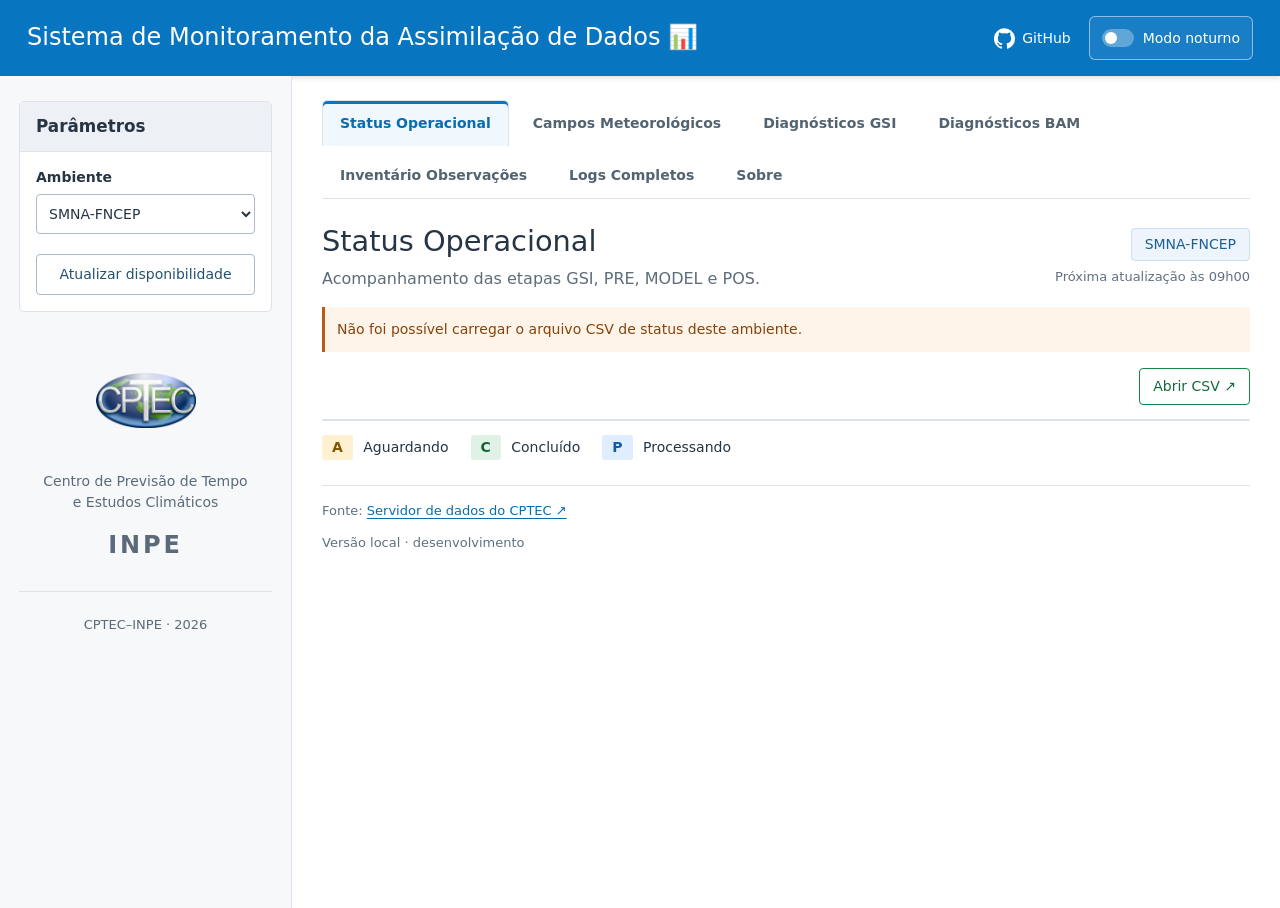
==== commit 0d91bbaf: "Identifica revisão publicada pelo hash do commit" ====
--- a/static/index.html
+++ b/static/index.html
@@ -70,7 +70,7 @@
 <p>A página única seleciona os produtos independentes de <code>SMNA-FNCEP</code> e <code>SMNA-FINPE</code>. A troca de ambiente atualiza índice, ciclos, figuras e downloads sem navegar para outra página. Campos Meteorológicos mantém somente <code>SMNA-FNCEP</code>.</p></details>
 <details><summary>Estrutura unificada e atualização operacional</summary><p>Há uma única interface e uma única cópia dos scripts. Os produtos ficam separados em <code>data/smna-fncep/</code> e <code>data/smna-finpe/</code>. O exportador recebe <code>--environment SMNA-FNCEP</code> ou <code>--environment SMNA-FINPE</code>; o gerador de figuras lê esse nome do índice. Use entradas e caches de auditoria separados.</p><p>A abertura direta usa dados locais identificados por ambiente, evitando misturar ciclos de mesmo horário. Arquivos históricos de imagens foram preservados: títulos gravados dentro dessas imagens podem manter o nome anterior. Os novos gráficos usam o nome atualizado; legendas e títulos da interface já usam os nomes atuais.</p></details><details><summary>Diagnósticos BAM · coleta e processamento</summary><p>O comando <code>scripts/bam/run_bam.sh</code> coleta os logs <code>model_YYYYMMDDHH.YYYYMMDDHH.log</code> dos dois ambientes e chama <code>operational.py</code>. O início e o fim previstos são conferidos com o cabeçalho do modelo. Logs alterados geram novos produtos; logs idênticos reutilizam figuras e tabelas.</p><p>Os produtos ficam em <code>static/bam/</code>, separados por ambiente, integração e versão do conteúdo. O índice só é atualizado após a geração das figuras. Falhas preservam os produtos anteriores e são sinalizadas na aba. O campo <code>bamRoot</code> em <code>static/config.js</code> define a origem da coleção. O parser exporta perfis verticais, estatísticas globais, passos, níveis híbridos, configuração e avisos. O marcador de término normal é apresentado separadamente da disponibilidade dos diagnósticos.</p></details><h2>Instituição</h2><p>Centro de Previsão de Tempo e Estudos Climáticos (CPTEC), Instituto Nacional de Pesquisas Espaciais (INPE), Brasil.</p></section>
 <p class="source">Fonte: <a href="https://dataserver.cptec.inpe.br/dataserver_dimnt/das/carlos.bastarz/sandbox/SMNAMonitoringApp/cron_scripts/" target="_blank" rel="noopener">Servidor de dados do CPTEC ↗</a></p><noscript>Ative o JavaScript para selecionar os mapas e consultar as tabelas. Os arquivos também estão disponíveis no link do servidor de dados.</noscript>
-<p id="site-version" class="footnote" aria-label="Versão da página">Versão 2026.09.18.4</p>
+<p id="site-version" class="footnote" aria-label="Versão da página">Versão local · desenvolvimento</p>
 </main></div>
 <dialog id="viewer"><div class="viewer-bar"><strong id="viewer-title"></strong><button id="close-viewer" aria-label="Fechar imagem ampliada">Fechar ×</button></div><img id="large-image" alt=""><a id="original-link" target="_blank" rel="noopener">Abrir imagem original ↗</a></dialog>
 </body></html>
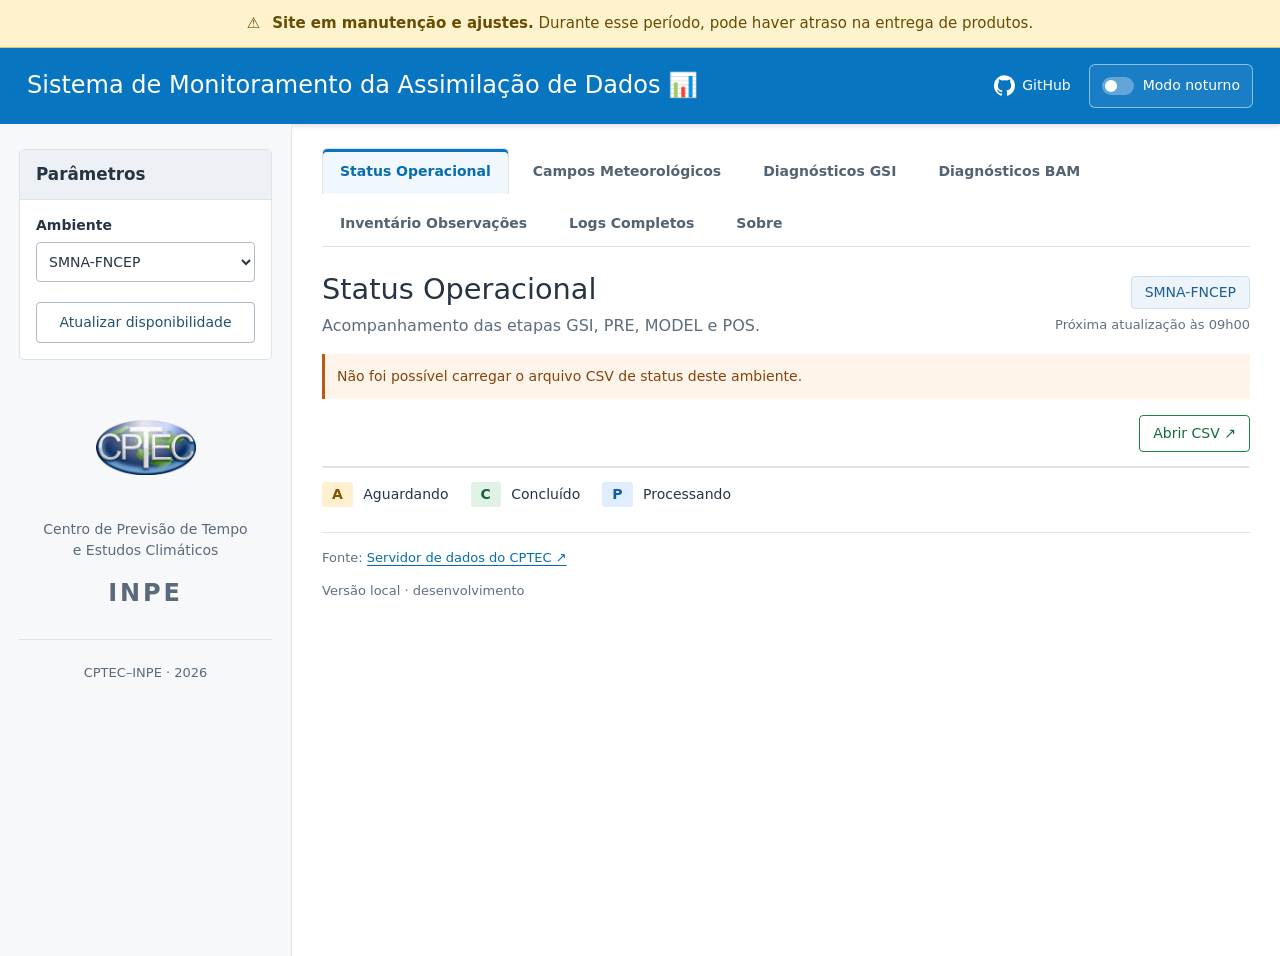
==== commit 39b831bc: "Adiciona aviso de manutenção e possíveis atrasos" ====
--- a/static/index.html
+++ b/static/index.html
@@ -1,7 +1,8 @@
 <!doctype html>
 <html lang="pt-BR">
-<head><meta charset="utf-8"><meta name="viewport" content="width=device-width,initial-scale=1"><title>Sistema de Monitoramento da Assimilação de Dados 📊</title><meta name="description" content="Monitoramento do SMNA: campos meteorológicos do SMNA e status operacional."><script src="theme.js?v=20260918-4"></script><link rel="stylesheet" href="styles.css?v=20260918-4"><script src="version.js?v=20260918-4" defer></script><script src="config.js?v=20260918-4" defer></script><script src="app.js?v=20260918-5" defer></script><script src="gsi.js?v=20260918-4" defer></script><script src="bam.js?v=20260923-1" defer></script></head>
+<head><meta charset="utf-8"><meta name="viewport" content="width=device-width,initial-scale=1"><title>Sistema de Monitoramento da Assimilação de Dados 📊</title><meta name="description" content="Monitoramento do SMNA: campos meteorológicos do SMNA e status operacional."><script src="theme.js?v=20260918-4"></script><link rel="stylesheet" href="styles.css?v=20261103-1"><script src="version.js?v=20260918-4" defer></script><script src="config.js?v=20260918-4" defer></script><script src="app.js?v=20260918-5" defer></script><script src="gsi.js?v=20260918-4" defer></script><script src="bam.js?v=20260923-1" defer></script></head>
 <body>
+<div class="maintenance-banner" role="note" aria-label="Aviso de manutenção"><span aria-hidden="true">⚠️</span><p><strong>Site em manutenção e ajustes.</strong> Durante esse período, pode haver atraso na entrega de produtos.</p></div>
 <header class="top"><span class="brand">Sistema de Monitoramento da Assimilação de Dados <span aria-hidden="true">📊</span></span><div class="header-tools"><a class="github-link" href="https://github.com/GAD-DIMNT-CPTEC/SMNAMonitorStatic" target="_blank" rel="noopener noreferrer" aria-label="Repositório no GitHub (abre em nova aba)"><svg viewBox="0 0 24 24" width="21" height="21" fill="currentColor" aria-hidden="true"><path d="M12 .3a12 12 0 0 0-3.8 23.4c.6.1.8-.3.8-.6v-2.2c-3.3.7-4-1.4-4-1.4-.5-1.4-1.3-1.8-1.3-1.8-1.1-.8.1-.8.1-.8 1.2.1 1.8 1.2 1.8 1.2 1.1 1.8 2.8 1.3 3.5 1 .1-.8.4-1.3.8-1.6-2.7-.3-5.5-1.3-5.5-5.9 0-1.3.5-2.4 1.2-3.2-.1-.3-.5-1.5.1-3.2 0 0 1-.3 3.3 1.2a11.5 11.5 0 0 1 6 0C17.3 4.9 18.3 5.2 18.3 5.2c.6 1.7.2 2.9.1 3.2.8.8 1.2 1.9 1.2 3.2 0 4.6-2.8 5.6-5.5 5.9.4.4.8 1.1.8 2.2v3.4c0 .3.2.7.8.6A12 12 0 0 0 12 .3Z"/></svg><span>GitHub</span></a><button id="theme-toggle" class="theme-toggle" type="button" role="switch" aria-checked="false"><span class="theme-track" aria-hidden="true"></span>Modo noturno</button></div></header>
 <div class="layout">
 <aside><section class="parameters"><h2>Parâmetros</h2><label for="environment">Ambiente</label><select id="environment"><option value="smna-fn">SMNA-FNCEP</option><option value="smna-fc">SMNA-FINPE</option></select><div id="map-controls" hidden><label for="date">Data de inicialização · UTC</label><select id="date" disabled><option>Carregando…</option></select><label for="variable">Variável</label><select id="variable" disabled><option>—</option></select><label for="level">Nível</label><select id="level" disabled><option>—</option></select><label for="forecast">Prazo de previsão</label><select id="forecast" disabled><option>—</option></select></div><div id="log-controls" hidden><label for="log-date">Ciclo · UTC</label><select id="log-date" disabled></select></div>
--- a/static/styles.css
+++ b/static/styles.css
@@ -62,3 +62,10 @@
 #bam h2{font-size:1.2rem;margin-top:28px}.bam-gallery h3{text-align:left;font-weight:700}.bam-glossary th{text-align:left;vertical-align:top}.bam-glossary tbody th{white-space:nowrap}.bam-glossary td{line-height:1.5;text-align:left}
 
 .gsi-mass-spacing{margin-top:1.5rem}
+
+/* Aviso permanente, visível em todas as abas e nos dois modos de leitura. */
+.maintenance-banner{display:flex;align-items:center;justify-content:center;gap:12px;padding:12px 27px;background:#fff3cd;color:#664d03;border-bottom:1px solid #e4ca75;font-size:.9375rem;line-height:1.5}
+.maintenance-banner>span{flex-shrink:0}
+.maintenance-banner p{margin:0}
+[data-theme=dark] .maintenance-banner{background:#3c301b;color:#ffe3a3;border-bottom-color:#8a6c2f}
+@media(max-width:650px){.maintenance-banner{align-items:flex-start;padding:12px 16px;font-size:.875rem}}
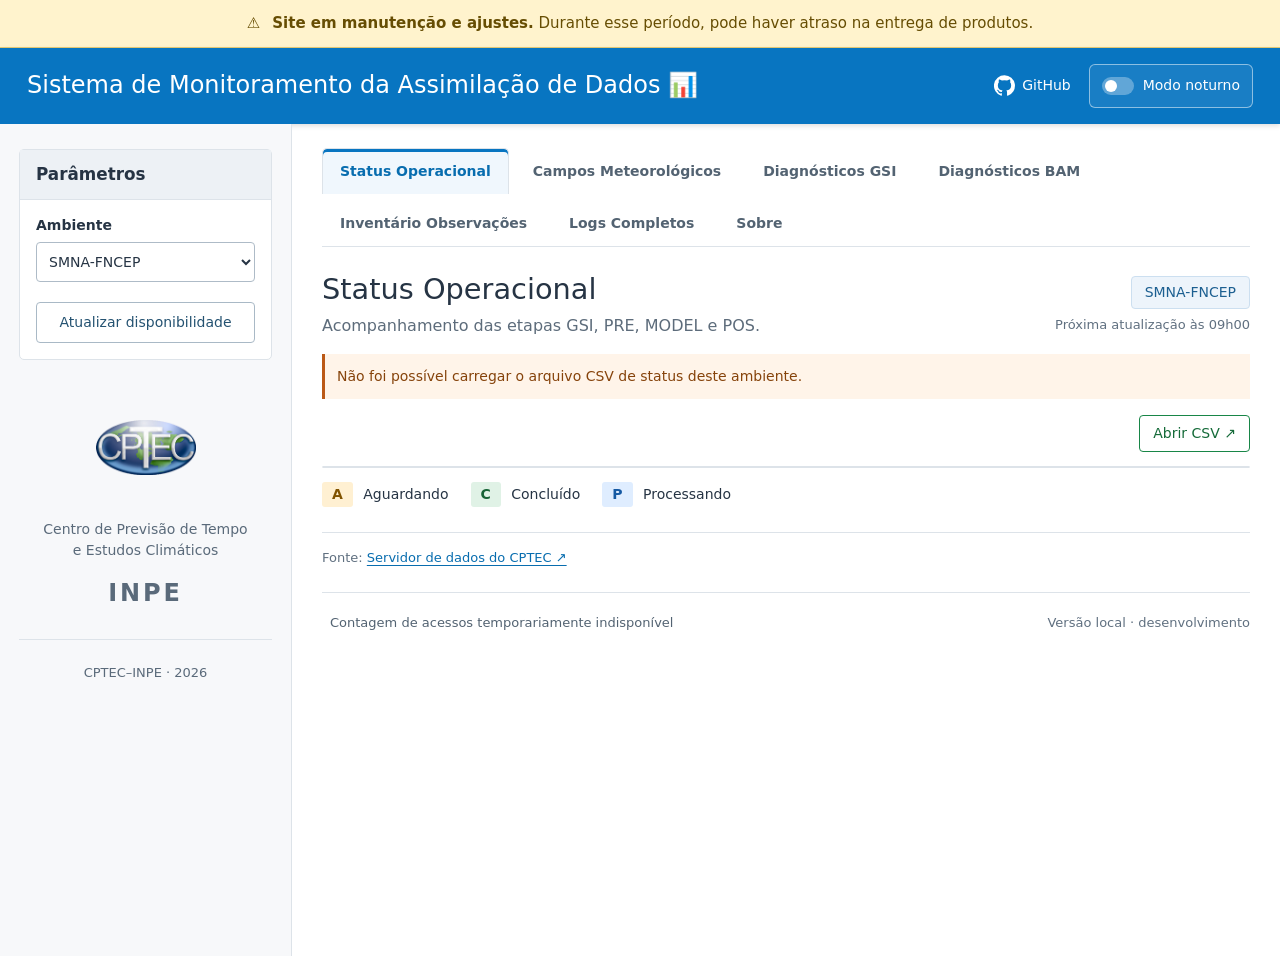
==== commit 8727f7b7: "Add hits.sh visit counter labeled Viitas" ====
--- a/static/index.html
+++ b/static/index.html
@@ -1,6 +1,6 @@
 <!doctype html>
 <html lang="pt-BR">
-<head><meta charset="utf-8"><meta name="viewport" content="width=device-width,initial-scale=1"><title>Sistema de Monitoramento da Assimilação de Dados 📊</title><meta name="description" content="Monitoramento do SMNA: campos meteorológicos do SMNA e status operacional."><script src="theme.js?v=20260918-4"></script><link rel="stylesheet" href="styles.css?v=20261103-1"><script src="version.js?v=20260918-4" defer></script><script src="config.js?v=20260918-4" defer></script><script src="app.js?v=20260918-5" defer></script><script src="gsi.js?v=20260918-4" defer></script><script src="bam.js?v=20260923-1" defer></script></head>
+<head><meta charset="utf-8"><meta name="viewport" content="width=device-width,initial-scale=1"><title>Sistema de Monitoramento da Assimilação de Dados 📊</title><meta name="description" content="Monitoramento do SMNA: campos meteorológicos do SMNA e status operacional."><script src="theme.js?v=20260918-4"></script><link rel="stylesheet" href="styles.css?v=20261103-3"><script src="version.js?v=20260918-4" defer></script><script src="config.js?v=20260918-4" defer></script><script src="app.js?v=20260918-5" defer></script><script src="gsi.js?v=20260918-4" defer></script><script src="bam.js?v=20260923-1" defer></script><script src="visits.js?v=20261103-3" defer></script></head>
 <body>
 <div class="maintenance-banner" role="note" aria-label="Aviso de manutenção"><span aria-hidden="true">⚠️</span><p><strong>Site em manutenção e ajustes.</strong> Durante esse período, pode haver atraso na entrega de produtos.</p></div>
 <header class="top"><span class="brand">Sistema de Monitoramento da Assimilação de Dados <span aria-hidden="true">📊</span></span><div class="header-tools"><a class="github-link" href="https://github.com/GAD-DIMNT-CPTEC/SMNAMonitorStatic" target="_blank" rel="noopener noreferrer" aria-label="Repositório no GitHub (abre em nova aba)"><svg viewBox="0 0 24 24" width="21" height="21" fill="currentColor" aria-hidden="true"><path d="M12 .3a12 12 0 0 0-3.8 23.4c.6.1.8-.3.8-.6v-2.2c-3.3.7-4-1.4-4-1.4-.5-1.4-1.3-1.8-1.3-1.8-1.1-.8.1-.8.1-.8 1.2.1 1.8 1.2 1.8 1.2 1.1 1.8 2.8 1.3 3.5 1 .1-.8.4-1.3.8-1.6-2.7-.3-5.5-1.3-5.5-5.9 0-1.3.5-2.4 1.2-3.2-.1-.3-.5-1.5.1-3.2 0 0 1-.3 3.3 1.2a11.5 11.5 0 0 1 6 0C17.3 4.9 18.3 5.2 18.3 5.2c.6 1.7.2 2.9.1 3.2.8.8 1.2 1.9 1.2 3.2 0 4.6-2.8 5.6-5.5 5.9.4.4.8 1.1.8 2.2v3.4c0 .3.2.7.8.6A12 12 0 0 0 12 .3Z"/></svg><span>GitHub</span></a><button id="theme-toggle" class="theme-toggle" type="button" role="switch" aria-checked="false"><span class="theme-track" aria-hidden="true"></span>Modo noturno</button></div></header>
@@ -71,7 +71,9 @@
 <p>A página única seleciona os produtos independentes de <code>SMNA-FNCEP</code> e <code>SMNA-FINPE</code>. A troca de ambiente atualiza índice, ciclos, figuras e downloads sem navegar para outra página. Campos Meteorológicos mantém somente <code>SMNA-FNCEP</code>.</p></details>
 <details><summary>Estrutura unificada e atualização operacional</summary><p>Há uma única interface e uma única cópia dos scripts. Os produtos ficam separados em <code>data/smna-fncep/</code> e <code>data/smna-finpe/</code>. O exportador recebe <code>--environment SMNA-FNCEP</code> ou <code>--environment SMNA-FINPE</code>; o gerador de figuras lê esse nome do índice. Use entradas e caches de auditoria separados.</p><p>A abertura direta usa dados locais identificados por ambiente, evitando misturar ciclos de mesmo horário. Arquivos históricos de imagens foram preservados: títulos gravados dentro dessas imagens podem manter o nome anterior. Os novos gráficos usam o nome atualizado; legendas e títulos da interface já usam os nomes atuais.</p></details><details><summary>Diagnósticos BAM · coleta e processamento</summary><p>O comando <code>scripts/bam/run_bam.sh</code> coleta os logs <code>model_YYYYMMDDHH.YYYYMMDDHH.log</code> dos dois ambientes e chama <code>operational.py</code>. O início e o fim previstos são conferidos com o cabeçalho do modelo. Logs alterados geram novos produtos; logs idênticos reutilizam figuras e tabelas.</p><p>Os produtos ficam em <code>static/bam/</code>, separados por ambiente, integração e versão do conteúdo. O índice só é atualizado após a geração das figuras. Falhas preservam os produtos anteriores e são sinalizadas na aba. O campo <code>bamRoot</code> em <code>static/config.js</code> define a origem da coleção. O parser exporta perfis verticais, estatísticas globais, passos, níveis híbridos, configuração e avisos. O marcador de término normal é apresentado separadamente da disponibilidade dos diagnósticos.</p></details><h2>Instituição</h2><p>Centro de Previsão de Tempo e Estudos Climáticos (CPTEC), Instituto Nacional de Pesquisas Espaciais (INPE), Brasil.</p></section>
 <p class="source">Fonte: <a href="https://dataserver.cptec.inpe.br/dataserver_dimnt/das/carlos.bastarz/sandbox/SMNAMonitoringApp/cron_scripts/" target="_blank" rel="noopener">Servidor de dados do CPTEC ↗</a></p><noscript>Ative o JavaScript para selecionar os mapas e consultar as tabelas. Os arquivos também estão disponíveis no link do servidor de dados.</noscript>
+<div class="site-footer"><p class="visit-counter" role="status" aria-live="polite"><a id="visit-counter-link" href="https://hits.sh/gad-dimnt-cptec.github.io/SMNAMonitorStatic/" target="_blank" rel="noopener noreferrer" aria-label="Estatísticas de acessos no hits.sh (abre em nova aba)"><img id="visit-count-badge" src="https://hits.sh/gad-dimnt-cptec.github.io/SMNAMonitorStatic.svg?view=total&amp;style=flat&amp;label=Viitas&amp;color=245271&amp;labelColor=455a64" alt="Contador de acessos ao site" height="24" referrerpolicy="no-referrer"></a><span id="visit-count-note">via hits.sh</span></p>
 <p id="site-version" class="footnote" aria-label="Versão da página">Versão local · desenvolvimento</p>
+</div>
 </main></div>
 <dialog id="viewer"><div class="viewer-bar"><strong id="viewer-title"></strong><button id="close-viewer" aria-label="Fechar imagem ampliada">Fechar ×</button></div><img id="large-image" alt=""><a id="original-link" target="_blank" rel="noopener">Abrir imagem original ↗</a></dialog>
 </body></html>
--- a/static/styles.css
+++ b/static/styles.css
@@ -69,3 +69,11 @@
 .maintenance-banner p{margin:0}
 [data-theme=dark] .maintenance-banner{background:#3c301b;color:#ffe3a3;border-bottom-color:#8a6c2f}
 @media(max-width:650px){.maintenance-banner{align-items:flex-start;padding:12px 16px;font-size:.875rem}}
+
+.site-footer{display:flex;align-items:center;justify-content:space-between;gap:12px 24px;flex-wrap:wrap;border-top:1px solid var(--line);padding-top:14px;margin-top:24px;color:#536372;font-size:.875rem}
+.site-footer p{margin:0}
+.visit-counter{display:flex;align-items:center;gap:8px;flex-wrap:wrap}
+.visit-counter a{display:inline-flex;align-items:center;min-height:32px}
+.visit-counter img{display:block;height:24px;width:auto;max-width:100%}
+#visit-count-note{font-size:.8125rem}
+[data-theme=dark] .site-footer{color:#b4c4d4}
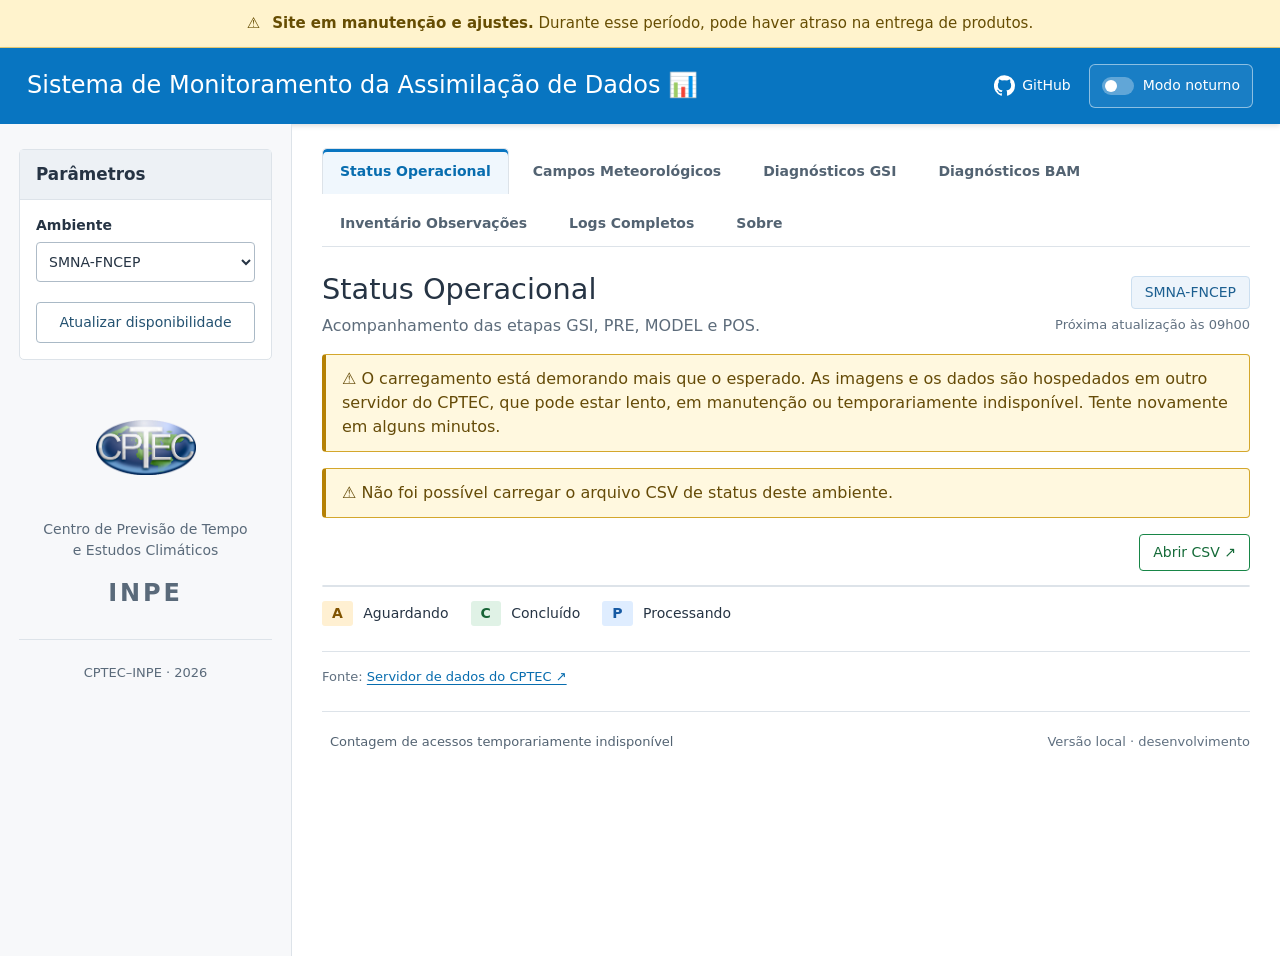
==== commit b8402b5a: "Explain external data server delays and unify alert styles" ====
--- a/static/index.html
+++ b/static/index.html
@@ -1,6 +1,6 @@
 <!doctype html>
 <html lang="pt-BR">
-<head><meta charset="utf-8"><meta name="viewport" content="width=device-width,initial-scale=1"><title>Sistema de Monitoramento da Assimilação de Dados 📊</title><meta name="description" content="Monitoramento do SMNA: campos meteorológicos do SMNA e status operacional."><script src="theme.js?v=20260918-4"></script><link rel="stylesheet" href="styles.css?v=20261103-3"><script src="version.js?v=20260918-4" defer></script><script src="config.js?v=20260918-4" defer></script><script src="app.js?v=20260918-5" defer></script><script src="gsi.js?v=20260918-4" defer></script><script src="bam.js?v=20260923-1" defer></script><script src="visits.js?v=20261103-3" defer></script></head>
+<head><meta charset="utf-8"><meta name="viewport" content="width=device-width,initial-scale=1"><title>Sistema de Monitoramento da Assimilação de Dados 📊</title><meta name="description" content="Monitoramento do SMNA: campos meteorológicos do SMNA e status operacional."><script src="theme.js?v=20260918-4"></script><link rel="stylesheet" href="styles.css?v=20261103-3"><script src="version.js?v=20260918-4" defer></script><script src="config.js?v=20260918-4" defer></script><script src="availability.js?v=20261116-1" defer></script><script src="app.js?v=20260918-5" defer></script><script src="gsi.js?v=20260918-4" defer></script><script src="bam.js?v=20260923-1" defer></script><script src="visits.js?v=20261103-3" defer></script></head>
 <body>
 <div class="maintenance-banner" role="note" aria-label="Aviso de manutenção"><span aria-hidden="true">⚠️</span><p><strong>Site em manutenção e ajustes.</strong> Durante esse período, pode haver atraso na entrega de produtos.</p></div>
 <header class="top"><span class="brand">Sistema de Monitoramento da Assimilação de Dados <span aria-hidden="true">📊</span></span><div class="header-tools"><a class="github-link" href="https://github.com/GAD-DIMNT-CPTEC/SMNAMonitorStatic" target="_blank" rel="noopener noreferrer" aria-label="Repositório no GitHub (abre em nova aba)"><svg viewBox="0 0 24 24" width="21" height="21" fill="currentColor" aria-hidden="true"><path d="M12 .3a12 12 0 0 0-3.8 23.4c.6.1.8-.3.8-.6v-2.2c-3.3.7-4-1.4-4-1.4-.5-1.4-1.3-1.8-1.3-1.8-1.1-.8.1-.8.1-.8 1.2.1 1.8 1.2 1.8 1.2 1.1 1.8 2.8 1.3 3.5 1 .1-.8.4-1.3.8-1.6-2.7-.3-5.5-1.3-5.5-5.9 0-1.3.5-2.4 1.2-3.2-.1-.3-.5-1.5.1-3.2 0 0 1-.3 3.3 1.2a11.5 11.5 0 0 1 6 0C17.3 4.9 18.3 5.2 18.3 5.2c.6 1.7.2 2.9.1 3.2.8.8 1.2 1.9 1.2 3.2 0 4.6-2.8 5.6-5.5 5.9.4.4.8 1.1.8 2.2v3.4c0 .3.2.7.8.6A12 12 0 0 0 12 .3Z"/></svg><span>GitHub</span></a><button id="theme-toggle" class="theme-toggle" type="button" role="switch" aria-checked="false"><span class="theme-track" aria-hidden="true"></span>Modo noturno</button></div></header>
@@ -12,6 +12,7 @@
 <button class="refresh" id="refresh">Atualizar disponibilidade</button></section><div class="identity"><img src="cptec.png" alt="CPTEC" width="100" height="100"><p>Centro de Previsão de Tempo<br>e Estudos Climáticos</p><strong>INPE</strong></div><footer>CPTEC–INPE · 2026</footer></aside>
 <main><nav class="tabs" aria-label="Visualização"><button id="tab-status" aria-current="page">Status Operacional</button><button id="tab-maps">Campos Meteorológicos</button><button id="tab-gsi">Diagnósticos GSI</button><button id="tab-bam">Diagnósticos BAM</button><button id="tab-obs">Inventário Observações</button><button id="tab-logs">Logs Completos</button><button id="tab-about">Sobre</button></nav>
 <section class="heading"><div><h1 id="title">Status Operacional</h1><p id="subtitle">Acompanhamento das etapas GSI, PRE, MODEL e POS.</p></div><div class="heading-meta"><span class="environment-label" id="env-label">SMNA-FNCEP</span><p id="next-update" aria-live="polite"></p></div></section>
+<p id="data-server-notice" class="data-server-notice" role="status" aria-live="polite" hidden>⚠ O carregamento está demorando mais que o esperado. As imagens e os dados são hospedados em outro servidor do CPTEC, que pode estar lento, em manutenção ou temporariamente indisponível. Tente novamente em alguns minutos.</p>
 <p id="notice" role="status" aria-live="polite">Consultando os arquivos disponíveis…</p>
 <section id="maps" hidden><div class="map-grid" id="map-grid"></div><p class="footnote">Datas e prazos correspondem aos arquivos publicados no servidor. Clique na imagem para ampliá-la.</p></section>
 <section id="status"><div class="table-bar"><p id="table-meta"></p><a id="csv-link" class="button" target="_blank" rel="noopener">Abrir CSV ↗</a></div><div class="table-wrap" tabindex="0" role="region" aria-label="Tabela de status operacional"><table id="status-table"></table></div><p class="legend"><span><b class="badge awaiting">A</b> Aguardando</span><span><b class="badge completed">C</b> Concluído</span><span><b class="badge processing">P</b> Processando</span></p></section>
@@ -71,7 +72,7 @@
 <p>A página única seleciona os produtos independentes de <code>SMNA-FNCEP</code> e <code>SMNA-FINPE</code>. A troca de ambiente atualiza índice, ciclos, figuras e downloads sem navegar para outra página. Campos Meteorológicos mantém somente <code>SMNA-FNCEP</code>.</p></details>
 <details><summary>Estrutura unificada e atualização operacional</summary><p>Há uma única interface e uma única cópia dos scripts. Os produtos ficam separados em <code>data/smna-fncep/</code> e <code>data/smna-finpe/</code>. O exportador recebe <code>--environment SMNA-FNCEP</code> ou <code>--environment SMNA-FINPE</code>; o gerador de figuras lê esse nome do índice. Use entradas e caches de auditoria separados.</p><p>A abertura direta usa dados locais identificados por ambiente, evitando misturar ciclos de mesmo horário. Arquivos históricos de imagens foram preservados: títulos gravados dentro dessas imagens podem manter o nome anterior. Os novos gráficos usam o nome atualizado; legendas e títulos da interface já usam os nomes atuais.</p></details><details><summary>Diagnósticos BAM · coleta e processamento</summary><p>O comando <code>scripts/bam/run_bam.sh</code> coleta os logs <code>model_YYYYMMDDHH.YYYYMMDDHH.log</code> dos dois ambientes e chama <code>operational.py</code>. O início e o fim previstos são conferidos com o cabeçalho do modelo. Logs alterados geram novos produtos; logs idênticos reutilizam figuras e tabelas.</p><p>Os produtos ficam em <code>static/bam/</code>, separados por ambiente, integração e versão do conteúdo. O índice só é atualizado após a geração das figuras. Falhas preservam os produtos anteriores e são sinalizadas na aba. O campo <code>bamRoot</code> em <code>static/config.js</code> define a origem da coleção. O parser exporta perfis verticais, estatísticas globais, passos, níveis híbridos, configuração e avisos. O marcador de término normal é apresentado separadamente da disponibilidade dos diagnósticos.</p></details><h2>Instituição</h2><p>Centro de Previsão de Tempo e Estudos Climáticos (CPTEC), Instituto Nacional de Pesquisas Espaciais (INPE), Brasil.</p></section>
 <p class="source">Fonte: <a href="https://dataserver.cptec.inpe.br/dataserver_dimnt/das/carlos.bastarz/sandbox/SMNAMonitoringApp/cron_scripts/" target="_blank" rel="noopener">Servidor de dados do CPTEC ↗</a></p><noscript>Ative o JavaScript para selecionar os mapas e consultar as tabelas. Os arquivos também estão disponíveis no link do servidor de dados.</noscript>
-<div class="site-footer"><p class="visit-counter" role="status" aria-live="polite"><a id="visit-counter-link" href="https://hits.sh/gad-dimnt-cptec.github.io/SMNAMonitorStatic/" target="_blank" rel="noopener noreferrer" aria-label="Estatísticas de acessos no hits.sh (abre em nova aba)"><img id="visit-count-badge" src="https://hits.sh/gad-dimnt-cptec.github.io/SMNAMonitorStatic.svg?view=total&amp;style=flat&amp;label=Viitas&amp;color=245271&amp;labelColor=455a64" alt="Contador de acessos ao site" height="24" referrerpolicy="no-referrer"></a><span id="visit-count-note">via hits.sh</span></p>
+<div class="site-footer"><p class="visit-counter" role="status" aria-live="polite"><a id="visit-counter-link" href="https://hits.sh/gad-dimnt-cptec.github.io/SMNAMonitorStatic/" target="_blank" rel="noopener noreferrer" aria-label="Estatísticas de acessos no hits.sh (abre em nova aba)"><img id="visit-count-badge" src="https://hits.sh/gad-dimnt-cptec.github.io/SMNAMonitorStatic.svg?view=total&amp;style=flat&amp;label=Visitas&amp;color=245271&amp;labelColor=455a64" alt="Contador de acessos ao site" height="24" referrerpolicy="no-referrer"></a><span id="visit-count-note">via hits.sh</span></p>
 <p id="site-version" class="footnote" aria-label="Versão da página">Versão local · desenvolvimento</p>
 </div>
 </main></div>
--- a/static/styles.css
+++ b/static/styles.css
@@ -77,3 +77,9 @@
 .visit-counter img{display:block;height:24px;width:auto;max-width:100%}
 #visit-count-note{font-size:.8125rem}
 [data-theme=dark] .site-footer{color:#b4c4d4}
+
+.data-server-notice,#notice.error,#gsi-state.error,.gsi-alert,#maps .image-message.error{font-size:1rem;text-align:left;padding:12px 16px;border:1px solid #d4a72c;border-left:4px solid #b58105;border-radius:4px;background:#fff8df;color:#654b08;line-height:1.5}
+[data-theme=dark] .data-server-notice,[data-theme=dark] #notice.error,[data-theme=dark] #gsi-state.error,[data-theme=dark] .gsi-alert,[data-theme=dark] #maps .image-message.error{background:#352f1d;color:#ffe6a1;border-color:#90752d}
+
+#notice.error::before,#gsi-state.error::before,.gsi-alert::before,#maps .image-message.error::before{content:"⚠ ";}
+#maps .image-message.error{display:block;min-height:0;margin:16px;flex:1}
